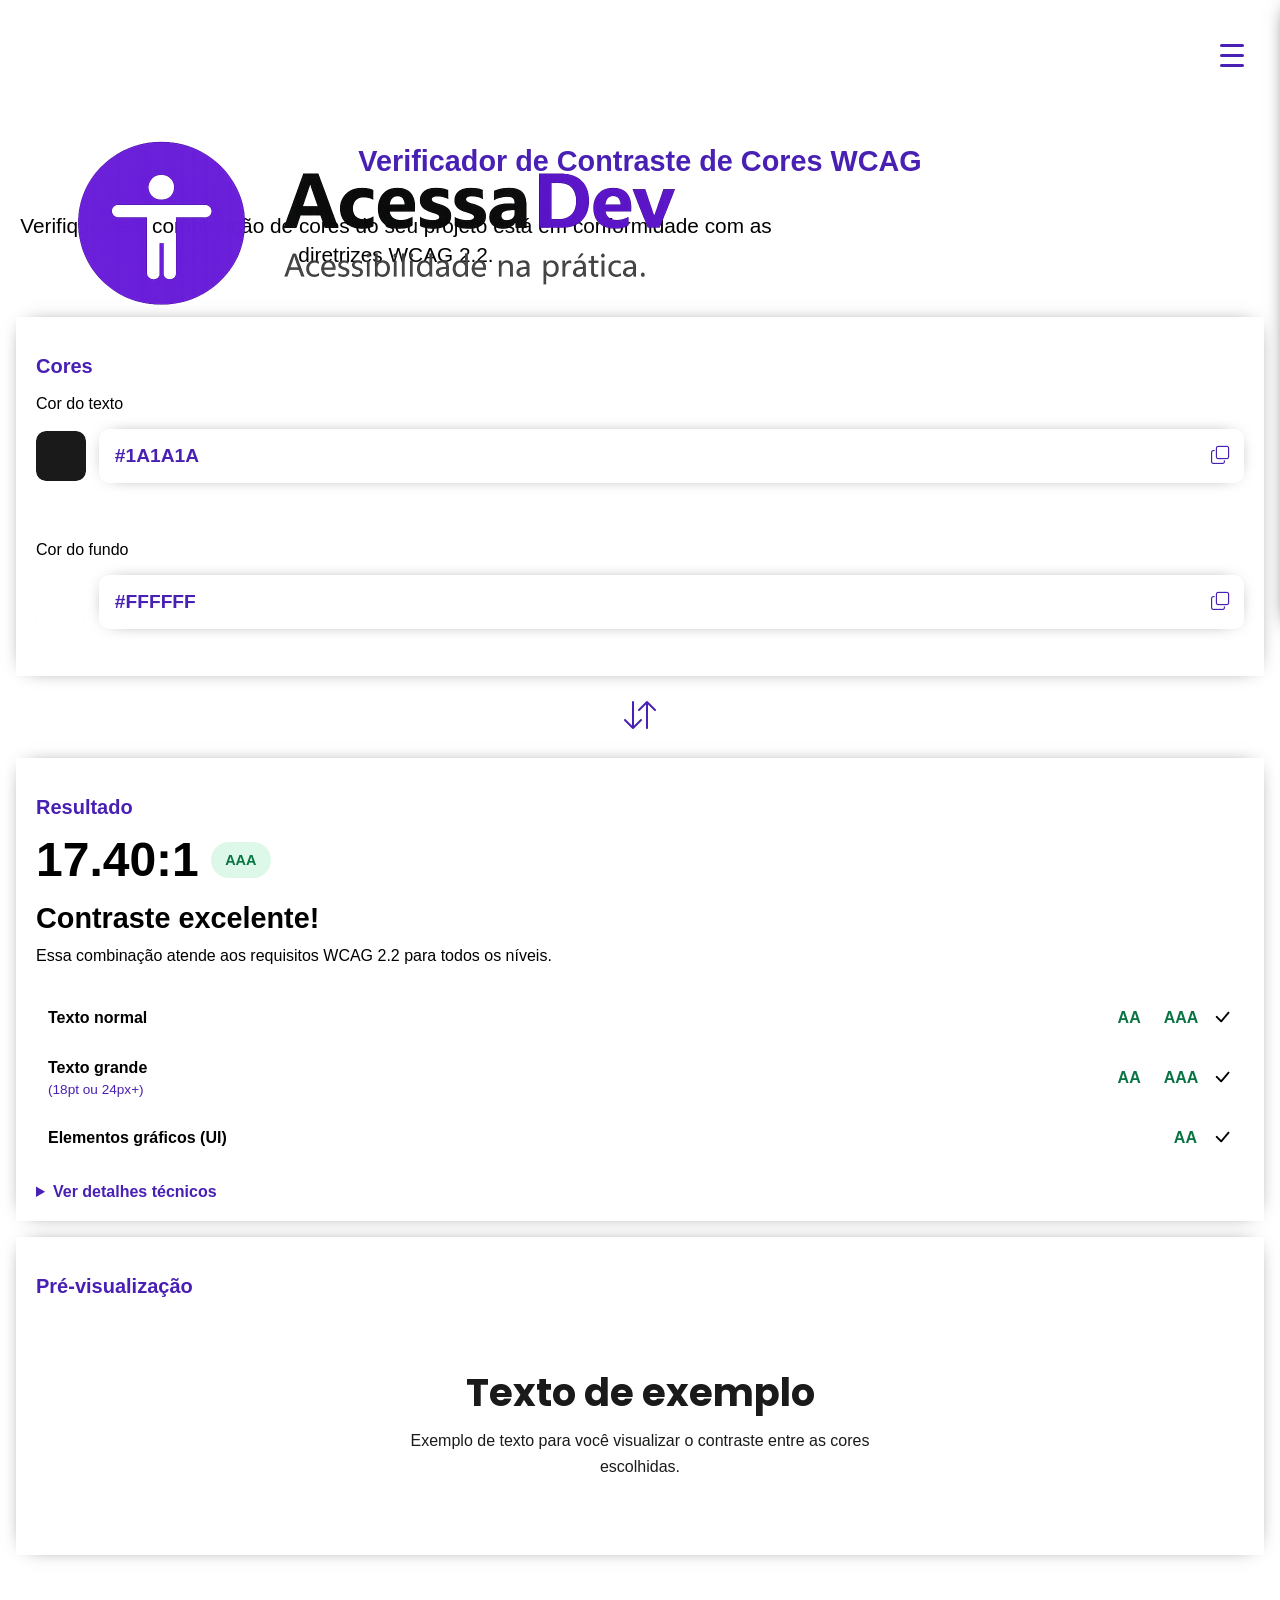
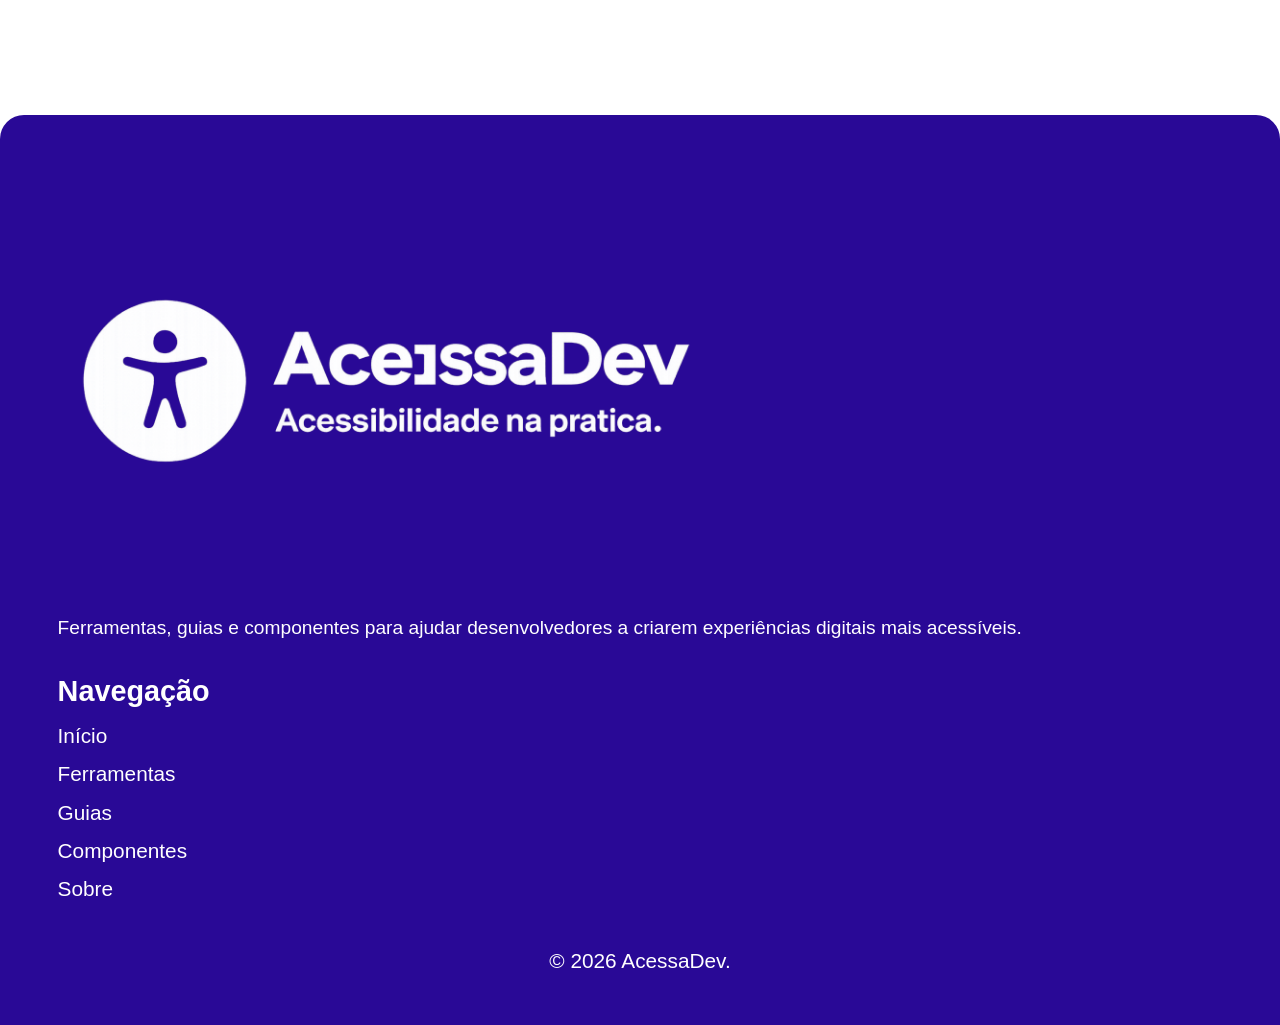
==== Contraste-ferramenta.html @ fbe2fd92 "Add files via upload" ====
<!DOCTYPE html>
<html lang="en">
<head>
    <meta charset="UTF-8">
    <meta name="viewport" content="width=device-width, initial-scale=1.0">
      <!-- Fontes -->
    <link rel="preconnect" href="https://fonts.googleapis.com">
    <link rel="preconnect" href="https://fonts.gstatic.com" crossorigin>
    <link href="https://fonts.googleapis.com/css2?family=Nunito:ital,wght@0,200..1000;1,200..1000&family=Poppins:ital,wght@0,100;0,200;0,300;0,400;0,500;0,600;0,700;0,800;0,900;1,100;1,200;1,300;1,400;1,500;1,600;1,700;1,800;1,900&display=swap" rel="stylesheet">
    
    <!-- Icones -->
    <link rel="stylesheet" href="https://cdn.jsdelivr.net/npm/bootstrap-icons@1.11.3/font/bootstrap-icons.min.css">
    <link rel="stylesheet" href="https://cdnjs.cloudflare.com/ajax/libs/font-awesome/6.5.0/css/all.min.css">
    
    <!-- CSS -->
    <link rel="stylesheet" href="Contraste-ferramenta.css">
    <title>Contraste-ferramenta</title>
</head>
<body>
    <header>
    <a href="./ferramentas.html" class="logo">
        <img src="/IMG/logo.png" alt="Logo do Acessa Dev">
    </a>
    <nav class="navbar" aria-label="Navegação principal">
        <button class="menu-toggle" 
                id="menu-toggle" 
                aria-expanded="false" 
                aria-controls="nav-list" 
                aria-label="Abrir menu hamburger">

            <span class="bar" aria-hidden="true"></span>
            <span class="bar" aria-hidden="true"></span>
            <span class="bar" aria-hidden="true"></span>
        </button>

        <ul class="nav-list" id="nav-list">
            <li><a href="./index.html">Início</a></li>
            <li><a href="./Guias.html">Guias</a></li>
            <li><a href="#">Ferramentas</a></li>
            <li><a href="#">Sobre</a></li>
        </ul>
    </nav>
</header>

<main>
    <section class="contrast-cool" aria-labelledby="contraste-titulo">
        <div class="container">
        <!-- ================================
             CABEÇALHO
        ================================= -->

        <h1 id="contraste-titulo">
            Verificador de Contraste
            de Cores WCAG
        </h1>
        <p>
            Verifique se a combinação de cores
            do seu projeto está em conformidade
            com as diretrizes WCAG 2.2.
        </p>


        <!-- ================================
             CONFIGURAÇÃO DAS CORES
        ================================= -->
        <section class="contrast-colors" aria-labelledby="colors-title">
            <h2 id="colors-title">
                Cores
            </h2>
            <div class="color-fields">
                <!-- COR DO TEXTO -->
                <div class="color-field">
                    <label for="text-color">
                        Cor do texto
                    </label>

                    <div class="color-control">
                        <input
                            type="color"
                            id="text-color"
                            value="#1A1A1A"
                            aria-label="Selecionar cor do texto">

                        <div class="hex-wrapper">
                            <label for="text-hex" class="sr-only">
                                Código hexadecimal
                                da cor do texto
                            </label>

                            <input
                                type="text"
                                id="text-hex"
                                value="#1A1A1A"
                                maxlength="7"
                                inputmode="text"
                                autocomplete="off"
                                spellcheck="false"
                                aria-describedby="text-error">

                            <button
                                type="button"
                                class="copy-button"
                                data-copy="text-hex"
                                aria-label="Copiar código da cor do texto">
                                <i class="bi bi-copy" aria-hidden="true"></i>
                            </button>
                        </div>
                    </div>
                    <span id="text-error" class="field-error" role="alert"></span>
                </div>

                <!-- COR DO FUNDO -->
                <div class="color-field">
                    <label for="background-color">
                        Cor do fundo
                    </label>

                    <div class="color-control">
                        <input
                            type="color"
                            id="background-color"
                            value="#FFFFFF"
                            aria-label="Selecionar cor do fundo">
                        <div class="hex-wrapper">

                            <label for="background-hex" class="sr-only">
                                Código hexadecimal
                                da cor do fundo
                            </label>

                            <input
                                type="text"
                                id="background-hex"
                                value="#FFFFFF"
                                maxlength="7"
                                inputmode="text"
                                autocomplete="off"
                                spellcheck="false"
                                aria-describedby="background-error">

                            <button
                                type="button"
                                class="copy-button"
                                data-copy="background-hex"
                                aria-label="Copiar código da cor do fundo">

                                <i class="bi bi-copy" aria-hidden="true"></i>
                            </button>
                        </div>
                    </div>
                    <span id="background-error" class="field-error" role="alert"></span>
                </div>
            </div>
        </section>


        <!-- ================================
             TROCAR CORES
        ================================= -->

        <button
            type="button"
            id="swap-colors"
            class="swap-button"
            aria-label="Trocar as cores do texto e do fundo">

            <i class="bi bi-arrow-down-up" aria-hidden="true"></i>

            <span class="sr-only">
                Trocar cores
            </span>
        </button>
        <!-- ================================
             RESULTADO
        ================================= -->

        <section class="contrast-result" aria-labelledby="result-title">
            <h2 id="result-title">
                Resultado
            </h2>

            <div class="contrast-score" aria-live="polite" aria-atomic="true">
                <strong id="contrast-ratio">
                    15.91:1
                </strong>

                <span id="contrast-level" class="level-badge">
                    AAA
                </span>
            </div>

            <h3 id="result-message">
                Contraste excelente!
            </h3>

            <p id="result-description">
                Essa combinação atende aos requisitos
                WCAG 2.2 para todos os níveis.
            </p>


            <!-- RESULTADOS WCAG -->
            <div class="wcag-results">

                <!-- TEXTO NORMAL -->
                <div class="wcag-row">
                    <span>
                        Texto normal
                    </span>

                    <div class="wcag-status">
                        <span id="normal-aa" class="status">
                            AA
                        </span>

                        <span id="normal-aaa" class="status">
                            AAA
                        </span>

                        <i id="normal-check" class="bi bi-check-lg" aria-hidden="true"></i>
                    </div>
                </div>

                <!-- TEXTO GRANDE -->
                <div class="wcag-row">
                    <span>
                        Texto grande
                        <small>
                            (18pt ou 24px+)
                        </small>
                    </span>

                    <div class="wcag-status">
                        <span id="large-aa" class="status">
                            AA
                        </span>

                        <span id="large-aaa" class="status">
                            AAA
                        </span>
                        <i id="large-check" class="bi bi-check-lg" aria-hidden="true"></i>
                    </div>
                </div>

                <!-- ELEMENTOS GRÁFICOS -->
                <div class="wcag-row">
                    <span>
                        Elementos gráficos (UI)
                    </span>

                    <div class="wcag-status">
                        <span id="ui-aa" class="status">
                            AA
                        </span>
                        <i id="ui-check" class="bi bi-check-lg"aria-hidden="true"></i>
                    </div>
                </div>
            </div>

            <!-- DETALHES TÉCNICOS -->
            <details class="technical-details">
                <summary>
                    Ver detalhes técnicos
                </summary>

                <div class="technical-content">
                    <p>
                        A razão de contraste é calculada
                        de acordo com o algoritmo definido
                        pela WCAG.
                    </p>

                    <p><strong>Texto normal:</strong>
                        mínimo de 4.5:1 para AA
                        e 7:1 para AAA.
                    </p>
                    <p><strong>Texto grande:</strong>
                        mínimo de 3:1 para AA
                        e 4.5:1 para AAA.
                    </p>
                    <p><strong>Elementos gráficos:</strong>
                        mínimo de 3:1.
                    </p>
                </div>
            </details>
        </section>

    <!-- ================================
        PRÉ-VISUALIZAÇÃO
    ================================= -->

        <section class="contrast-preview" aria-labelledby="preview-title">
            <h2 id="preview-title">
                Pré-visualização
            </h2>

            <div id="preview" class="preview-box">
                <h3>Texto de exemplo</h3>
                <p>Exemplo de texto para você visualizar
                    o contraste entre as cores escolhidas.
                </p>
            </div>
        </section>
    </div>
</section>
</main>

<footer class="footer">
    <div class="footer-logo">
        <img src="/IMG/logo-branco.png" alt="">
    </div>

    <div class="footer-descricao">
        <p> Ferramentas, guias e componentes para ajudar
            desenvolvedores a criarem experiências digitais
            mais acessíveis.
        </p>
    </div>

    <nav class="footer-nav" aria-label="Links do rodapé">
        <h3>Navegação</h3>
        <ul>
            <li><a href="#">Início</a></li>
            <li><a href="#">Ferramentas</a></li>
            <li><a href="#">Guias</a></li>
            <li><a href="#">Componentes</a></li>
            <li><a href="#">Sobre</a></li>
        </ul>
    </nav>

    <div class="footer-copy">
        <p>© 2026 AcessaDev.</p>
    </div>

</footer>
    <script src="/script.js"></script>
</body>
</html>
---- Contraste-ferramenta.css ----
:root {

    --background: #ffff;
    --botoes: #4920B4;
    --texto: #000;
    --text-secundário: #2f2e2e00;
}

@import url('https://fonts.googleapis.com/css2?family=Inter:wght@300;400;500;600;700&display=swap');

* {
    margin: 0;
    padding: 0;
    box-sizing: border-box;
    -webkit-tap-highlight-color: transparent;
}

html {
    scroll-behavior: smooth;
}

body{
    background-color: var(--background);
    font-family: "Inter", sans-serif;
}

.logo img{
    width: 60%;
    height: auto;
    display: block;
    position: fixed;
    top: -10px;
    left: 0;
    z-index: 5;
}

.navbar{
    display: flex;
    align-items: center;
    justify-content: space-around;
    flex-direction: column;
    position: fixed;
    top: 0;
    width: 100%;
    height: 100px;
    z-index: 4;
    background-color: var(--background)
}

.menu-toggle{
    width: 30px;
    height: 30px;
    border: none;
    background-color: transparent;
    cursor: pointer;
    position: fixed;
    top: 40px;
    right: 30px;
    z-index: 2;
    display: flex;
    flex-direction: column;
    justify-content: center;
    gap: 7px;
}

.menu-toggle::before {
    content: '';
    position: absolute;
    top: -10px;  
    bottom: -10px;
    left: -10px;  
    right: -10px; 
}

.menu-toggle:focus-visible{
    outline:3px solid #5B2EFF;
    outline-offset:6px;
    border-radius:16px;
}

.menu-toggle .bar{
    width: 80%;
    height: 3px;
    position: relative;
    border-radius: 3px;
    transition: all .5s ease-in-out;
    transform-origin: center;
    display: block;
    background-color: var(--botoes);
}

.menu-toggle.active .bar:nth-child(1){
    transform: translateY(9px) rotate(45deg);
}
.menu-toggle.active .bar:nth-child(2){
    opacity: 0;
}
.menu-toggle.active .bar:nth-child(3){
    transform: translateY(-11px) rotate(-45deg);
}

.nav-list{
    position: absolute;
    top: 0;
    right: 0;
    width: 45%;
    height: 70dvh;
    list-style-type: none;
    background-color: var(--background);
    transform: translateX(100%);
    transition: transform 1s ease-in-out;
    z-index: 1;
    box-shadow: 0 0 20px -10px black;
    border-radius: 10px;
}

.nav-list.active{
    transform: translateX(0); 
}

.nav-list li{
    margin: 20px;
    padding-top: 60px;
}

.nav-list a{
    text-decoration: none;
    font-size: 1.3rem;
}

.nav-list a:focus-visible{
     outline:3px solid #5B2EFF;
    outline-offset:6px;
    border-radius:16px;
}



/* =========================================
   CONTAINER
========================================= */

.contrast-cool {
    padding: 5rem 1rem 4rem;
}

.container {
    width: 100%;
}

/* =========================================
   CABEÇALHO
========================================= */

.contrast-cool h1 {
    margin: 4rem 0 2rem;
    color: var(--botoes);
    font-size: 1.8rem;
    line-height: 1.2;
    text-align: center;
}

.container > p {
    max-width: 760px;
    margin: 0 0 3rem;
    color: var(--texto);
    font-size: 1.3rem;
    line-height: 1.4;
    text-align:center;
}


/* =========================================
   CARDS PRINCIPAIS
========================================= */

.contrast-colors,
.contrast-result,
.contrast-preview {
    margin-bottom: 1rem;
    padding: 1.25rem;
    box-shadow: 0 0 20px -12px var(--texto);
    background: var(--branco);
}

.contrast-colors h2,
.contrast-result h2,
.contrast-preview h2 {
    margin: 1rem 0;
    font-size: 1.25rem;
    line-height: 1.3;
    color: var(--botoes);
}

/* =========================================
   CAMPOS DE CORES
========================================= */

.color-field {
    margin-bottom: 2rem;
}

.color-field:last-child {
    margin-bottom: 0;
}

.color-field > label {
    display: block;
    margin-bottom: 1rem;
    font-weight: 500;
}

.color-control {
    display: flex;
    align-items: center;
    gap: .80rem;
    color: #290996;
}

/* =========================================
   COLOR PICKER
========================================= */

.color-control input[type="color"] {
    width: 50px;
    height: 50px;
    padding: 0;
    border-radius: 10px;
    cursor: pointer;
    border: none;
    overflow: hidden;
}

.color-control input[type="color"]:focus-visible {
    outline: 3px solid var(--roxo);
    outline-offset: 3px;
}

.color-control input[type="color"]::-webkit-color-swatch-wrapper {
    padding: 0;
}

.color-control input[type="color"]::-webkit-color-swatch {
    border: 0;
    border-radius: 9px;
}


/* =========================================
   HEX
========================================= */

.hex-wrapper {
    min-width: 0;
    flex: 1;
    display: flex;
    align-items: center;
    border: none;
    box-shadow: 0 0 20px -12px var(--texto);
    border-radius: 10px;
    overflow: hidden;
    background: #FFFFFF;
}

.hex-wrapper:focus-visible{
     outline: 3px solid var(--roxo);
    outline-offset: 3px;
}

.hex-wrapper input[type="text"] {
    width: 100%;
    min-width: 0;
    padding: 1rem;
    border: 0;
    outline: 0;
    background: transparent;
    color: var(--botoes);
    font-size: 1.2rem;
    font-weight: 700;
}

.copy-button {
    width: 48px;
    height: 48px;
    flex-shrink: 0;
    display: grid;
    place-items: center;
    border: 0;
    background: transparent;
    color: var(--botoes);
    cursor: pointer;
    font-size: 1.15rem;
}

.copy-button:focus-visible {
    outline: 3px solid var(--botoes);
    outline-offset: -3px;
}

/* =========================================
   MENSAGENS DE ERRO
========================================= */

.field-error {
    display: block;
    min-height: 1.25rem;
    margin-top: .4rem;
    color: red;
    font-size: .8rem;
}

/* =========================================
   TROCAR CORES
========================================= */
.swap-button {
    width: 100%;
    min-height: 50px;
    display: flex;
    align-items: center;
    justify-content: center;
    margin: 1rem auto;
    background: var(--background);
    color: var(--botoes);
    cursor: pointer;
    font-size: 2rem;
    border: none;
}

.swap-button:focus-visible {
    outline: 3px solid var(--botoes);
    outline-offset: 3px;
}

/* =========================================
   RESULTADO
========================================= */
.contrast-score {
    display: flex;
    align-items: center;
    flex-wrap: wrap;
    gap: .75rem;
    margin-bottom: 1rem;
}

.contrast-score strong {
    color: var(--texto);
    font-size: 3rem;
    line-height: 1;
    font-weight: bold;
}

.level-badge {
    display: inline-flex;
    align-items: center;
    justify-content: center;
    min-height: 36px;
    padding: .35rem .9rem;
    border-radius: 999px;
    background: var(--sucesso-bg);
    color: var(--sucesso);
    font-size: .9rem;
    font-weight: 800;
}


/* =========================================
   MENSAGEM
========================================= */

.contrast-result h3 {
    margin: .75rem 0 .4rem;
    font-size: 1.8rem;
    line-height: 1.3;
}

.contrast-result > p {
    margin: 0 0 1.25rem;
    color: var(--texto);
    line-height: 1.6;
}


/* =========================================
   RESULTADOS WCAG
========================================= */

.wcag-row {
    display: flex;
    align-items: center;
    justify-content: space-between;
    gap: 3rem;
    min-height: 58px;
    padding: .75rem;
    font-size: 1rem;
    font-weight: 700;

}

.wcag-row small {
    display: block;
    margin-top: .3rem;
    color: var(--botoes);
    font-size: .85rem;
    font-weight: 400;
}

.wcag-status {
    display: flex;
    align-items: center;
    gap: .35rem;
    flex-shrink: 0;
}

.status {
    display: inline-flex;
    align-items: center;
    justify-content: center;
    min-width: 42px;
    min-height: 30px;
    padding: .25rem .5rem;
    border-radius: 7px;
    background: var(--erro-bg);
    color: var(--erro);
    font-size: .75rem;
    font-weight: 800;
}

.status.passed {
    background: var(--background);
    color: #087443;
    font-size: 1rem;
}

.status.failed {
    background: var(--erro-bg);
    color: var(--erro);
}

.wcag-status i {
    color: var(--sucesso);

    font-size: 1.25rem;
}

/* =========================================
   DETALHES TÉCNICOS
========================================= */

.technical-details {
    margin-top: 1rem;
}

.technical-details summary {
    color: var(--botoes);
    cursor: pointer;
    font-weight: 700;
}

.technical-details summary:focus-visible {
    outline: 3px solid var(--roxo);
    outline-offset: 4px;
    border-radius: 4px;
}

.technical-content {
    padding-top: 1rem;
    color: var(--texto-secundario);
    font-size: .9rem;
    line-height: 1.6;
}

.technical-content p {
    margin: 0 0 .75rem;
}

.technical-content p:last-child {
    margin-bottom: 0;
}


/* =========================================
   PRÉ-VISUALIZAÇÃO
========================================= */

.preview-box {
    min-height: 220px;
    display: flex;
    flex-direction: column;
    align-items: center;
    justify-content: center;
    padding: 2rem;
    border: 1px solid var(--borda);
    border-radius: 12px;
    text-align: center;
    transition:
        background-color .2s ease,
        color .2s ease;
}

.preview-box h3 {
    margin: 0 0 .75rem;
    font-family: "Poppins", sans-serif;
    font-size: clamp(1.7rem, 7vw, 2.4rem);
    line-height: 1.2;
}

.preview-box p {
    max-width: 520px;
    margin: 0;
    font-size: 1rem;
    line-height: 1.6;
}


/* FOOOTER */
.footer{
    background-color: #290996;
    color: #fff;
    padding: 2rem 1.6rem;
    border-radius: 24px 24px 0 0;
    margin-top: 5rem;
}

.footer-logo img{
    width: 60%;
    margin-left: .3rem;
}

.footer-descricao p{
    font-size: 1.2rem;
    margin-left: 2rem;
    line-height: 1.7;
    margin-top: -30px;
    margin-bottom: 30px;
}

.footer-nav{
    margin-bottom: 3rem;
}

.footer-nav h3{
    margin-bottom: 1rem;
    font-size: 1.8rem;
    font-weight: 700;
    margin-left: 2rem;
}

.footer-nav ul{
    list-style-type: none;
}

.footer-nav li{
    margin-bottom: .9rem;
    margin-left: 2rem;
}

.footer-nav a{
    font-size: 1.3rem;
    color: var(--background);
    text-decoration: none;
    cursor: pointer;
}

.footer-nav a:focus-visible{
    outline: 2px solid #FFFFFF;
    outline-offset: 4px;
    border-radius: 4px;
}

.footer-copy{
    text-align: center;
    font-size: 1.3rem;
    margin-bottom: 20px;
}
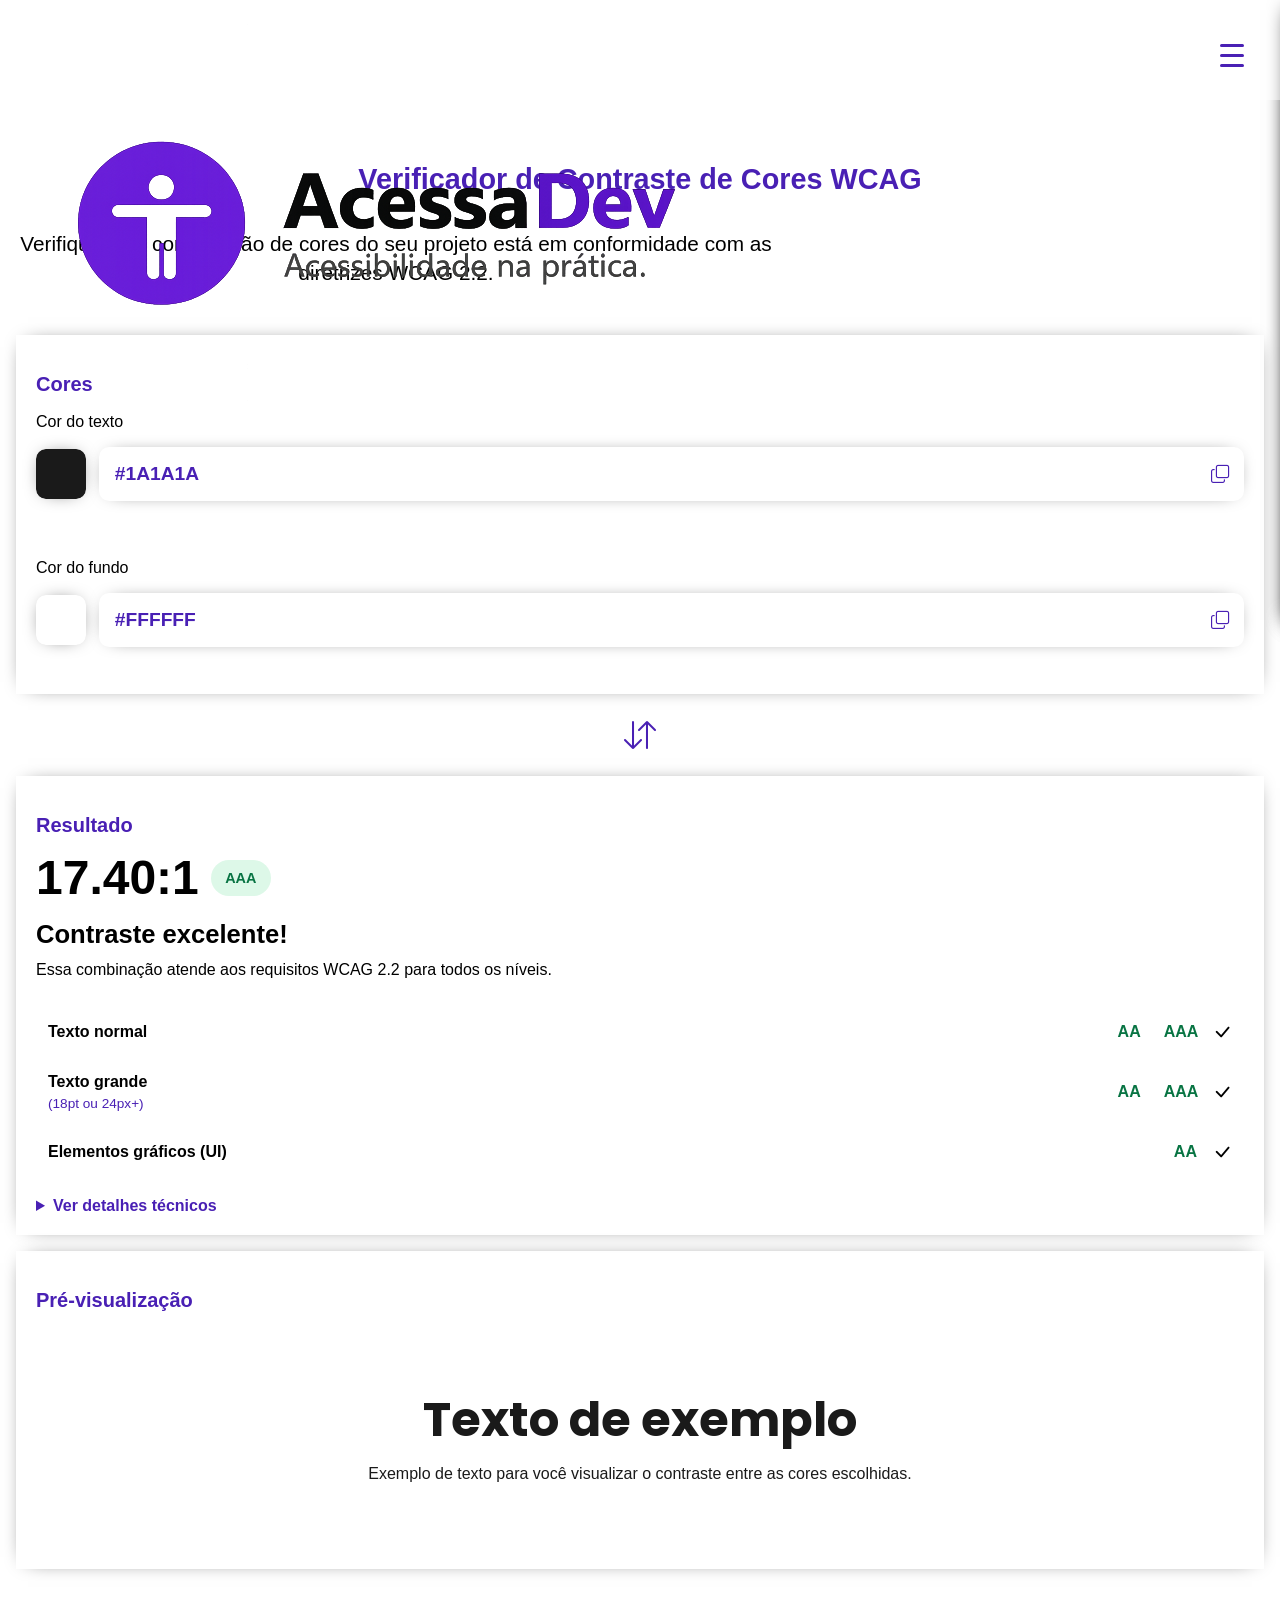
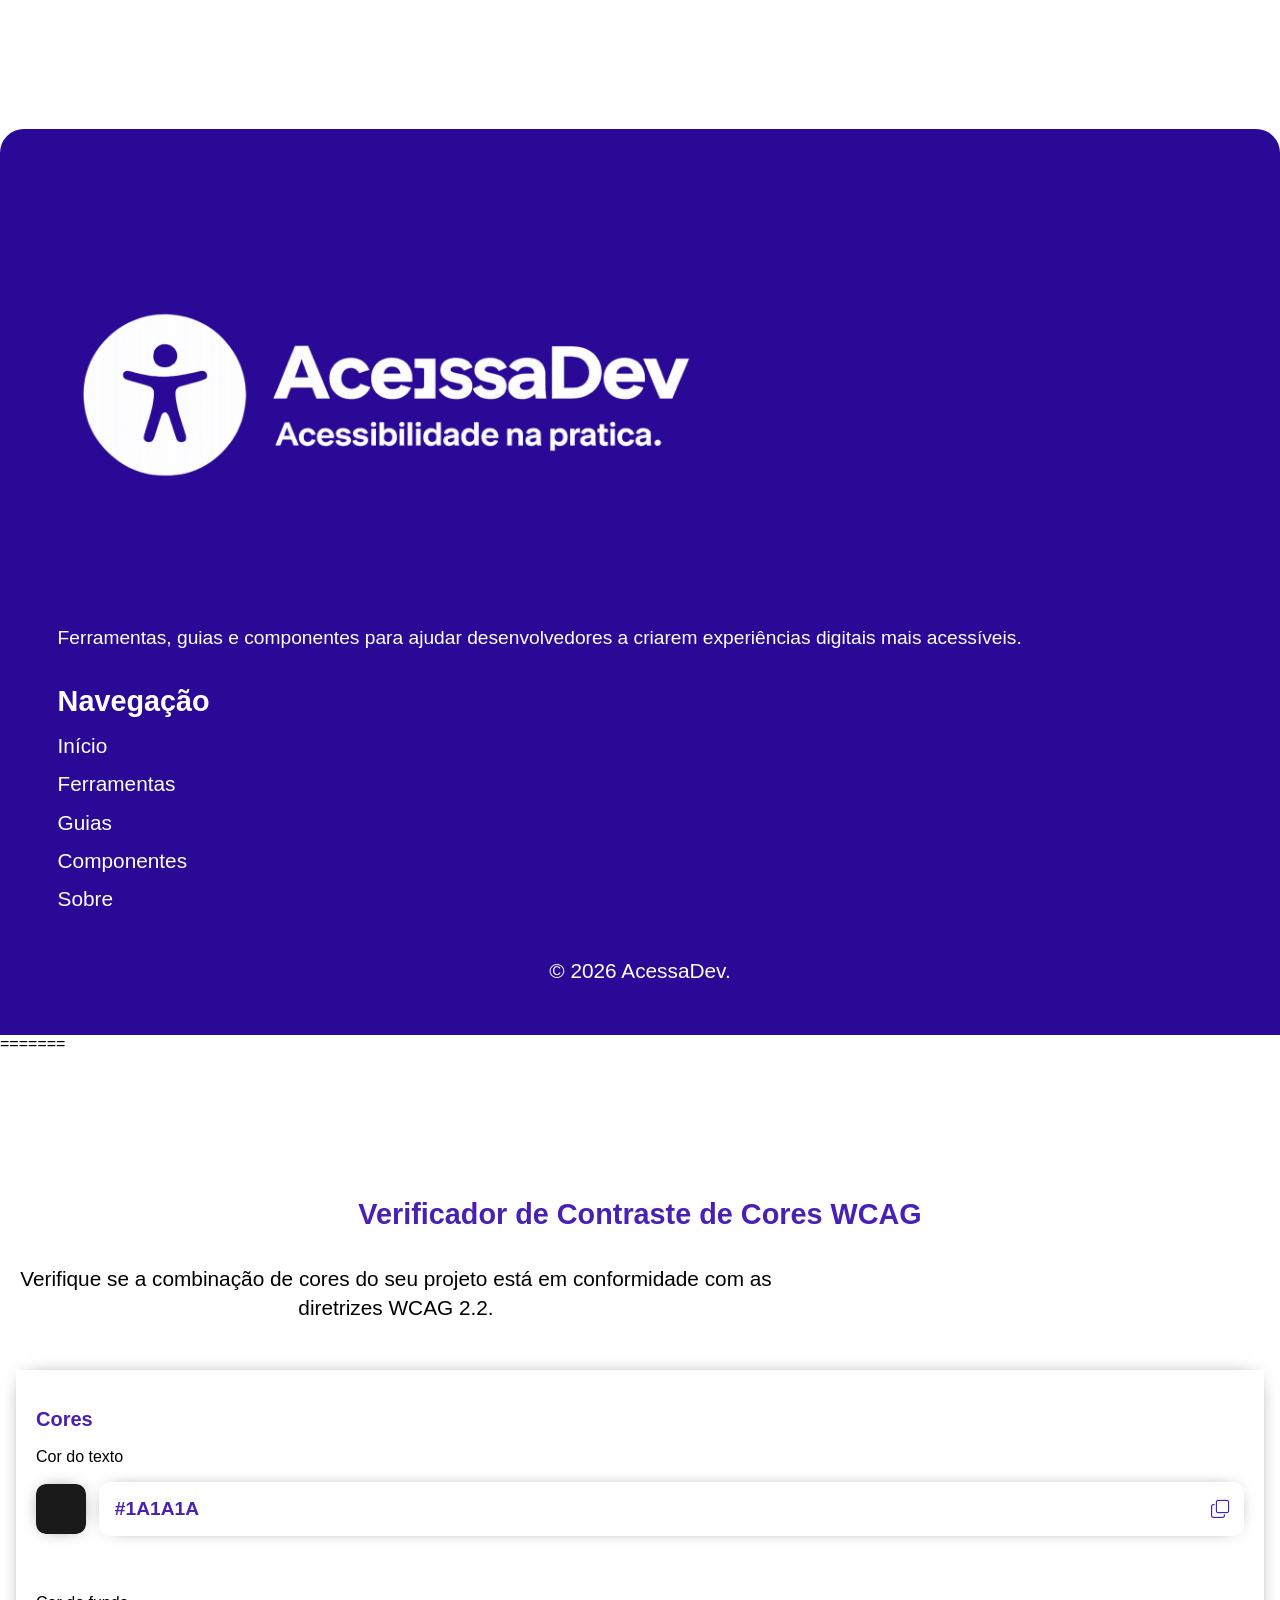
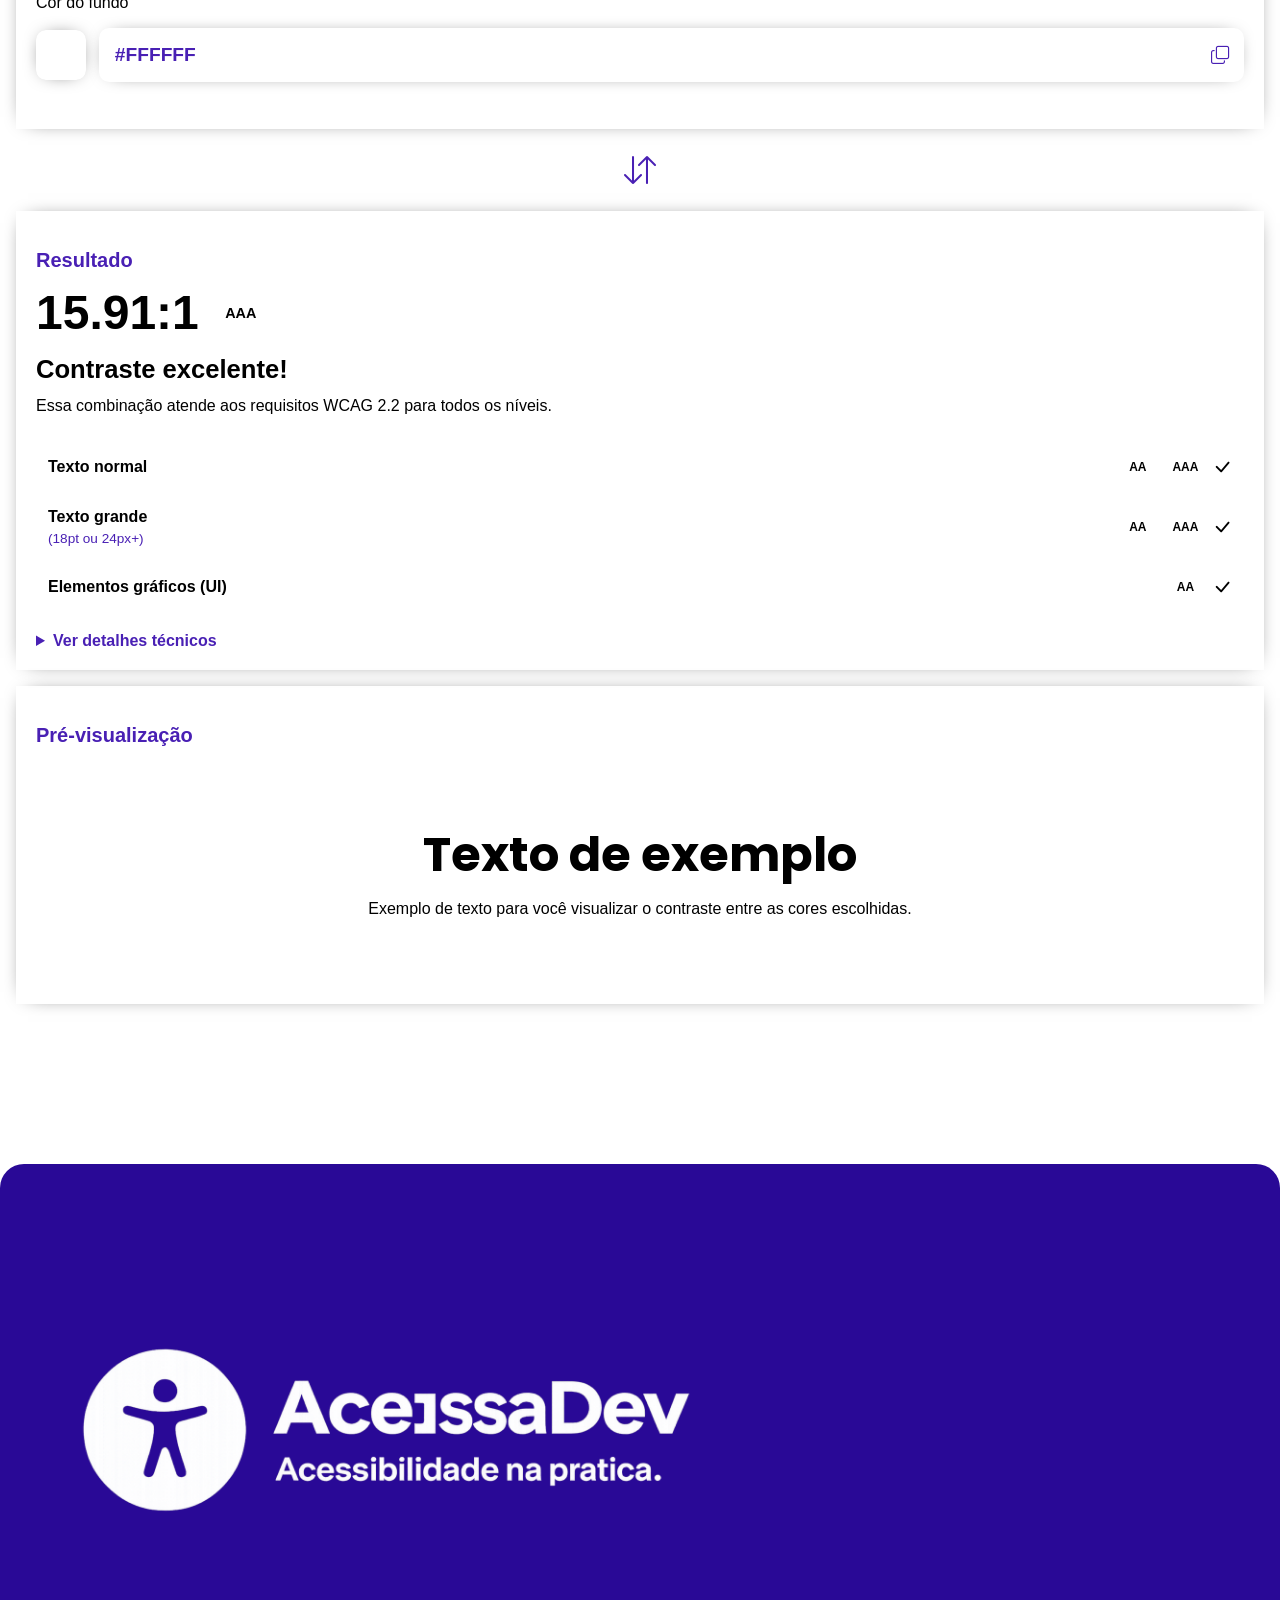
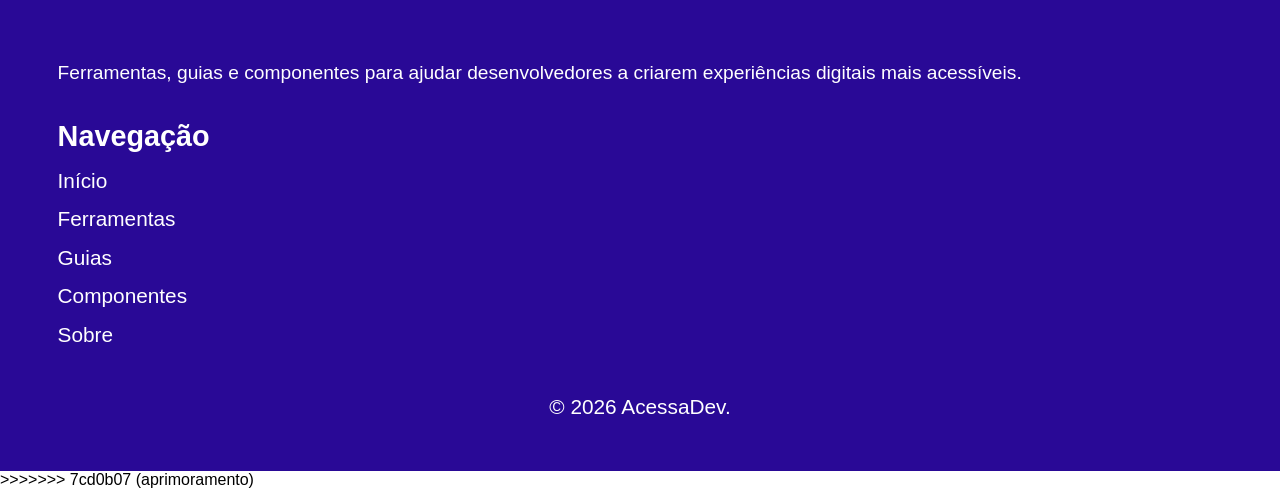
==== commit 47237acf: "Add files via upload" ====
--- a/Contraste-ferramenta.html
+++ b/Contraste-ferramenta.html
@@ -1,3 +1,4 @@
+<<<<<<< HEAD
 <!DOCTYPE html>
 <html lang="en">
 <head>
@@ -335,4 +336,343 @@
 </footer>
     <script src="/script.js"></script>
 </body>
+=======
+<!DOCTYPE html>
+<html lang="en">
+<head>
+    <meta charset="UTF-8">
+    <meta name="viewport" content="width=device-width, initial-scale=1.0">
+      <!-- Fontes -->
+    <link rel="preconnect" href="https://fonts.googleapis.com">
+    <link rel="preconnect" href="https://fonts.gstatic.com" crossorigin>
+    <link href="https://fonts.googleapis.com/css2?family=Nunito:ital,wght@0,200..1000;1,200..1000&family=Poppins:ital,wght@0,100;0,200;0,300;0,400;0,500;0,600;0,700;0,800;0,900;1,100;1,200;1,300;1,400;1,500;1,600;1,700;1,800;1,900&display=swap" rel="stylesheet">
+    
+    <!-- Icones -->
+    <link rel="stylesheet" href="https://cdn.jsdelivr.net/npm/bootstrap-icons@1.11.3/font/bootstrap-icons.min.css">
+    <link rel="stylesheet" href="https://cdnjs.cloudflare.com/ajax/libs/font-awesome/6.5.0/css/all.min.css">
+    
+    <!-- CSS -->
+    <link rel="stylesheet" href="Contraste-ferramenta.css">
+    <title>Contraste-ferramenta</title>
+</head>
+<body>
+    <header>
+    <a href="./ferramentas.html" class="logo">
+        <img src="/IMG/logo.png" alt="Logo do Acessa Dev">
+    </a>
+    <nav class="navbar" aria-label="Navegação principal">
+        <button class="menu-toggle" 
+                id="menu-toggle" 
+                aria-expanded="false" 
+                aria-controls="nav-list" 
+                aria-label="Abrir menu hamburger">
+
+            <span class="bar" aria-hidden="true"></span>
+            <span class="bar" aria-hidden="true"></span>
+            <span class="bar" aria-hidden="true"></span>
+        </button>
+
+        <ul class="nav-list" id="nav-list">
+            <li><a href="./index.html">Início</a></li>
+            <li><a href="./Guias.html">Guias</a></li>
+            <li><a href="#">Ferramentas</a></li>
+            <li><a href="#">Sobre</a></li>
+        </ul>
+    </nav>
+</header>
+
+<main>
+    <section class="contrast-cool" aria-labelledby="contraste-titulo">
+        <div class="container">
+        <!-- ================================
+             CABEÇALHO
+        ================================= -->
+
+        <h1 id="contraste-titulo">
+            Verificador de Contraste
+            de Cores WCAG
+        </h1>
+        <p>
+            Verifique se a combinação de cores
+            do seu projeto está em conformidade
+            com as diretrizes WCAG 2.2.
+        </p>
+
+
+        <!-- ================================
+             CONFIGURAÇÃO DAS CORES
+        ================================= -->
+        <section class="contrast-colors" aria-labelledby="colors-title">
+            <h2 id="colors-title">
+                Cores
+            </h2>
+            <div class="color-fields">
+                <!-- COR DO TEXTO -->
+                <div class="color-field">
+                    <label for="text-color">
+                        Cor do texto
+                    </label>
+
+                    <div class="color-control">
+                        <input
+                            type="color"
+                            id="text-color"
+                            value="#1A1A1A"
+                            aria-label="Selecionar cor do texto">
+
+                        <div class="hex-wrapper">
+                            <label for="text-hex" class="sr-only">
+                                Código hexadecimal
+                                da cor do texto
+                            </label>
+
+                            <input
+                                type="text"
+                                id="text-hex"
+                                value="#1A1A1A"
+                                maxlength="7"
+                                inputmode="text"
+                                autocomplete="off"
+                                spellcheck="false"
+                                aria-describedby="text-error">
+
+                            <button
+                                type="button"
+                                class="copy-button"
+                                data-copy="text-hex"
+                                aria-label="Copiar código da cor do texto">
+                                <i class="bi bi-copy" aria-hidden="true"></i>
+                            </button>
+                        </div>
+                    </div>
+                    <span id="text-error" class="field-error" role="alert"></span>
+                </div>
+
+                <!-- COR DO FUNDO -->
+                <div class="color-field">
+                    <label for="background-color">
+                        Cor do fundo
+                    </label>
+
+                    <div class="color-control">
+                        <input
+                            type="color"
+                            id="background-color"
+                            value="#FFFFFF"
+                            aria-label="Selecionar cor do fundo">
+                        <div class="hex-wrapper">
+
+                            <label for="background-hex" class="sr-only">
+                                Código hexadecimal
+                                da cor do fundo
+                            </label>
+
+                            <input
+                                type="text"
+                                id="background-hex"
+                                value="#FFFFFF"
+                                maxlength="7"
+                                inputmode="text"
+                                autocomplete="off"
+                                spellcheck="false"
+                                aria-describedby="background-error">
+
+                            <button
+                                type="button"
+                                class="copy-button"
+                                data-copy="background-hex"
+                                aria-label="Copiar código da cor do fundo">
+
+                                <i class="bi bi-copy" aria-hidden="true"></i>
+                            </button>
+                        </div>
+                    </div>
+                    <span id="background-error" class="field-error" role="alert"></span>
+                </div>
+            </div>
+        </section>
+
+
+        <!-- ================================
+             TROCAR CORES
+        ================================= -->
+
+        <button
+            type="button"
+            id="swap-colors"
+            class="swap-button"
+            aria-label="Trocar as cores do texto e do fundo">
+
+            <i class="bi bi-arrow-down-up" aria-hidden="true"></i>
+
+            <span class="sr-only">
+                Trocar cores
+            </span>
+        </button>
+        <!-- ================================
+             RESULTADO
+        ================================= -->
+
+        <section class="contrast-result" aria-labelledby="result-title">
+            <h2 id="result-title">
+                Resultado
+            </h2>
+
+            <div class="contrast-score" aria-live="polite" aria-atomic="true">
+                <strong id="contrast-ratio">
+                    15.91:1
+                </strong>
+
+                <span id="contrast-level" class="level-badge">
+                    AAA
+                </span>
+            </div>
+
+            <h3 id="result-message">
+                Contraste excelente!
+            </h3>
+
+            <p id="result-description">
+                Essa combinação atende aos requisitos
+                WCAG 2.2 para todos os níveis.
+            </p>
+
+
+            <!-- RESULTADOS WCAG -->
+            <div class="wcag-results">
+
+                <!-- TEXTO NORMAL -->
+                <div class="wcag-row">
+                    <span>
+                        Texto normal
+                    </span>
+
+                    <div class="wcag-status">
+                        <span id="normal-aa" class="status">
+                            AA
+                        </span>
+
+                        <span id="normal-aaa" class="status">
+                            AAA
+                        </span>
+
+                        <i id="normal-check" class="bi bi-check-lg" aria-hidden="true"></i>
+                    </div>
+                </div>
+
+                <!-- TEXTO GRANDE -->
+                <div class="wcag-row">
+                    <span>
+                        Texto grande
+                        <small>
+                            (18pt ou 24px+)
+                        </small>
+                    </span>
+
+                    <div class="wcag-status">
+                        <span id="large-aa" class="status">
+                            AA
+                        </span>
+
+                        <span id="large-aaa" class="status">
+                            AAA
+                        </span>
+                        <i id="large-check" class="bi bi-check-lg" aria-hidden="true"></i>
+                    </div>
+                </div>
+
+                <!-- ELEMENTOS GRÁFICOS -->
+                <div class="wcag-row">
+                    <span>
+                        Elementos gráficos (UI)
+                    </span>
+
+                    <div class="wcag-status">
+                        <span id="ui-aa" class="status">
+                            AA
+                        </span>
+                        <i id="ui-check" class="bi bi-check-lg"aria-hidden="true"></i>
+                    </div>
+                </div>
+            </div>
+
+            <!-- DETALHES TÉCNICOS -->
+            <details class="technical-details">
+                <summary>
+                    Ver detalhes técnicos
+                </summary>
+
+                <div class="technical-content">
+                    <p>
+                        A razão de contraste é calculada
+                        de acordo com o algoritmo definido
+                        pela WCAG.
+                    </p>
+
+                    <p><strong>Texto normal:</strong>
+                        mínimo de 4.5:1 para AA
+                        e 7:1 para AAA.
+                    </p>
+                    <p><strong>Texto grande:</strong>
+                        mínimo de 3:1 para AA
+                        e 4.5:1 para AAA.
+                    </p>
+                    <p><strong>Elementos gráficos:</strong>
+                        mínimo de 3:1.
+                    </p>
+                </div>
+            </details>
+        </section>
+
+    <!-- ================================
+        PRÉ-VISUALIZAÇÃO
+    ================================= -->
+
+        <section class="contrast-preview" aria-labelledby="preview-title">
+            <h2 id="preview-title">
+                Pré-visualização
+            </h2>
+
+            <div id="preview" class="preview-box">
+                <h3>Texto de exemplo</h3>
+                <p>Exemplo de texto para você visualizar
+                    o contraste entre as cores escolhidas.
+                </p>
+            </div>
+        </section>
+    </div>
+</section>
+</main>
+
+<footer class="footer">
+    <div class="footer-logo">
+        <img src="/IMG/logo-branco.png" alt="">
+    </div>
+
+    <div class="footer-descricao">
+        <p> Ferramentas, guias e componentes para ajudar
+            desenvolvedores a criarem experiências digitais
+            mais acessíveis.
+        </p>
+    </div>
+
+    <nav class="footer-nav" aria-label="Links do rodapé">
+        <h3>Navegação</h3>
+        <ul>
+            <li><a href="#">Início</a></li>
+            <li><a href="#">Ferramentas</a></li>
+            <li><a href="#">Guias</a></li>
+            <li><a href="#">Componentes</a></li>
+            <li><a href="#">Sobre</a></li>
+        </ul>
+    </nav>
+
+    <div class="footer-copy">
+        <p>© 2026 AcessaDev.</p>
+    </div>
+
+</footer>
+    <script src="script.js"></script>
+</body>
+>>>>>>> 7cd0b07 (aprimoramento)
 </html>
--- a/Contraste-ferramenta.css
+++ b/Contraste-ferramenta.css
@@ -1,574 +1,572 @@
-:root {
-
-    --background: #ffff;
-    --botoes: #4920B4;
-    --texto: #000;
-    --text-secundário: #2f2e2e00;
-}
-
-@import url('https://fonts.googleapis.com/css2?family=Inter:wght@300;400;500;600;700&display=swap');
-
-* {
-    margin: 0;
-    padding: 0;
-    box-sizing: border-box;
-    -webkit-tap-highlight-color: transparent;
-}
-
-html {
-    scroll-behavior: smooth;
-}
-
-body{
-    background-color: var(--background);
-    font-family: "Inter", sans-serif;
-}
-
-.logo img{
-    width: 60%;
-    height: auto;
-    display: block;
-    position: fixed;
-    top: -10px;
-    left: 0;
-    z-index: 5;
-}
-
-.navbar{
-    display: flex;
-    align-items: center;
-    justify-content: space-around;
-    flex-direction: column;
-    position: fixed;
-    top: 0;
-    width: 100%;
-    height: 100px;
-    z-index: 4;
-    background-color: var(--background)
-}
-
-.menu-toggle{
-    width: 30px;
-    height: 30px;
-    border: none;
-    background-color: transparent;
-    cursor: pointer;
-    position: fixed;
-    top: 40px;
-    right: 30px;
-    z-index: 2;
-    display: flex;
-    flex-direction: column;
-    justify-content: center;
-    gap: 7px;
-}
-
-.menu-toggle::before {
-    content: '';
-    position: absolute;
-    top: -10px;  
-    bottom: -10px;
-    left: -10px;  
-    right: -10px; 
-}
-
-.menu-toggle:focus-visible{
-    outline:3px solid #5B2EFF;
-    outline-offset:6px;
-    border-radius:16px;
-}
-
-.menu-toggle .bar{
-    width: 80%;
-    height: 3px;
-    position: relative;
-    border-radius: 3px;
-    transition: all .5s ease-in-out;
-    transform-origin: center;
-    display: block;
-    background-color: var(--botoes);
-}
-
-.menu-toggle.active .bar:nth-child(1){
-    transform: translateY(9px) rotate(45deg);
-}
-.menu-toggle.active .bar:nth-child(2){
-    opacity: 0;
-}
-.menu-toggle.active .bar:nth-child(3){
-    transform: translateY(-11px) rotate(-45deg);
-}
-
-.nav-list{
-    position: absolute;
-    top: 0;
-    right: 0;
-    width: 45%;
-    height: 70dvh;
-    list-style-type: none;
-    background-color: var(--background);
-    transform: translateX(100%);
-    transition: transform 1s ease-in-out;
-    z-index: 1;
-    box-shadow: 0 0 20px -10px black;
-    border-radius: 10px;
-}
-
-.nav-list.active{
-    transform: translateX(0); 
-}
-
-.nav-list li{
-    margin: 20px;
-    padding-top: 60px;
-}
-
-.nav-list a{
-    text-decoration: none;
-    font-size: 1.3rem;
-}
-
-.nav-list a:focus-visible{
-     outline:3px solid #5B2EFF;
-    outline-offset:6px;
-    border-radius:16px;
-}
-
-
-
-/* =========================================
-   CONTAINER
-========================================= */
-
-.contrast-cool {
-    padding: 5rem 1rem 4rem;
-}
-
-.container {
-    width: 100%;
-}
-
-/* =========================================
-   CABEÇALHO
-========================================= */
-
-.contrast-cool h1 {
-    margin: 4rem 0 2rem;
-    color: var(--botoes);
-    font-size: 1.8rem;
-    line-height: 1.2;
-    text-align: center;
-}
-
-.container > p {
-    max-width: 760px;
-    margin: 0 0 3rem;
-    color: var(--texto);
-    font-size: 1.3rem;
-    line-height: 1.4;
-    text-align:center;
-}
-
-
-/* =========================================
-   CARDS PRINCIPAIS
-========================================= */
-
-.contrast-colors,
-.contrast-result,
-.contrast-preview {
-    margin-bottom: 1rem;
-    padding: 1.25rem;
-    box-shadow: 0 0 20px -12px var(--texto);
-    background: var(--branco);
-}
-
-.contrast-colors h2,
-.contrast-result h2,
-.contrast-preview h2 {
-    margin: 1rem 0;
-    font-size: 1.25rem;
-    line-height: 1.3;
-    color: var(--botoes);
-}
-
-/* =========================================
-   CAMPOS DE CORES
-========================================= */
-
-.color-field {
-    margin-bottom: 2rem;
-}
-
-.color-field:last-child {
-    margin-bottom: 0;
-}
-
-.color-field > label {
-    display: block;
-    margin-bottom: 1rem;
-    font-weight: 500;
-}
-
-.color-control {
-    display: flex;
-    align-items: center;
-    gap: .80rem;
-    color: #290996;
-}
-
-/* =========================================
-   COLOR PICKER
-========================================= */
-
-.color-control input[type="color"] {
-    width: 50px;
-    height: 50px;
-    padding: 0;
-    border-radius: 10px;
-    cursor: pointer;
-    border: none;
-    overflow: hidden;
-}
-
-.color-control input[type="color"]:focus-visible {
-    outline: 3px solid var(--roxo);
-    outline-offset: 3px;
-}
-
-.color-control input[type="color"]::-webkit-color-swatch-wrapper {
-    padding: 0;
-}
-
-.color-control input[type="color"]::-webkit-color-swatch {
-    border: 0;
-    border-radius: 9px;
-}
-
-
-/* =========================================
-   HEX
-========================================= */
-
-.hex-wrapper {
-    min-width: 0;
-    flex: 1;
-    display: flex;
-    align-items: center;
-    border: none;
-    box-shadow: 0 0 20px -12px var(--texto);
-    border-radius: 10px;
-    overflow: hidden;
-    background: #FFFFFF;
-}
-
-.hex-wrapper:focus-visible{
-     outline: 3px solid var(--roxo);
-    outline-offset: 3px;
-}
-
-.hex-wrapper input[type="text"] {
-    width: 100%;
-    min-width: 0;
-    padding: 1rem;
-    border: 0;
-    outline: 0;
-    background: transparent;
-    color: var(--botoes);
-    font-size: 1.2rem;
-    font-weight: 700;
-}
-
-.copy-button {
-    width: 48px;
-    height: 48px;
-    flex-shrink: 0;
-    display: grid;
-    place-items: center;
-    border: 0;
-    background: transparent;
-    color: var(--botoes);
-    cursor: pointer;
-    font-size: 1.15rem;
-}
-
-.copy-button:focus-visible {
-    outline: 3px solid var(--botoes);
-    outline-offset: -3px;
-}
-
-/* =========================================
-   MENSAGENS DE ERRO
-========================================= */
-
-.field-error {
-    display: block;
-    min-height: 1.25rem;
-    margin-top: .4rem;
-    color: red;
-    font-size: .8rem;
-}
-
-/* =========================================
-   TROCAR CORES
-========================================= */
-.swap-button {
-    width: 100%;
-    min-height: 50px;
-    display: flex;
-    align-items: center;
-    justify-content: center;
-    margin: 1rem auto;
-    background: var(--background);
-    color: var(--botoes);
-    cursor: pointer;
-    font-size: 2rem;
-    border: none;
-}
-
-.swap-button:focus-visible {
-    outline: 3px solid var(--botoes);
-    outline-offset: 3px;
-}
-
-/* =========================================
-   RESULTADO
-========================================= */
-.contrast-score {
-    display: flex;
-    align-items: center;
-    flex-wrap: wrap;
-    gap: .75rem;
-    margin-bottom: 1rem;
-}
-
-.contrast-score strong {
-    color: var(--texto);
-    font-size: 3rem;
-    line-height: 1;
-    font-weight: bold;
-}
-
-.level-badge {
-    display: inline-flex;
-    align-items: center;
-    justify-content: center;
-    min-height: 36px;
-    padding: .35rem .9rem;
-    border-radius: 999px;
-    background: var(--sucesso-bg);
-    color: var(--sucesso);
-    font-size: .9rem;
-    font-weight: 800;
-}
-
-
-/* =========================================
-   MENSAGEM
-========================================= */
-
-.contrast-result h3 {
-    margin: .75rem 0 .4rem;
-    font-size: 1.8rem;
-    line-height: 1.3;
-}
-
-.contrast-result > p {
-    margin: 0 0 1.25rem;
-    color: var(--texto);
-    line-height: 1.6;
-}
-
-
-/* =========================================
-   RESULTADOS WCAG
-========================================= */
-
-.wcag-row {
-    display: flex;
-    align-items: center;
-    justify-content: space-between;
-    gap: 3rem;
-    min-height: 58px;
-    padding: .75rem;
-    font-size: 1rem;
-    font-weight: 700;
-
-}
-
-.wcag-row small {
-    display: block;
-    margin-top: .3rem;
-    color: var(--botoes);
-    font-size: .85rem;
-    font-weight: 400;
-}
-
-.wcag-status {
-    display: flex;
-    align-items: center;
-    gap: .35rem;
-    flex-shrink: 0;
-}
-
-.status {
-    display: inline-flex;
-    align-items: center;
-    justify-content: center;
-    min-width: 42px;
-    min-height: 30px;
-    padding: .25rem .5rem;
-    border-radius: 7px;
-    background: var(--erro-bg);
-    color: var(--erro);
-    font-size: .75rem;
-    font-weight: 800;
-}
-
-.status.passed {
-    background: var(--background);
-    color: #087443;
-    font-size: 1rem;
-}
-
-.status.failed {
-    background: var(--erro-bg);
-    color: var(--erro);
-}
-
-.wcag-status i {
-    color: var(--sucesso);
-
-    font-size: 1.25rem;
-}
-
-/* =========================================
-   DETALHES TÉCNICOS
-========================================= */
-
-.technical-details {
-    margin-top: 1rem;
-}
-
-.technical-details summary {
-    color: var(--botoes);
-    cursor: pointer;
-    font-weight: 700;
-}
-
-.technical-details summary:focus-visible {
-    outline: 3px solid var(--roxo);
-    outline-offset: 4px;
-    border-radius: 4px;
-}
-
-.technical-content {
-    padding-top: 1rem;
-    color: var(--texto-secundario);
-    font-size: .9rem;
-    line-height: 1.6;
-}
-
-.technical-content p {
-    margin: 0 0 .75rem;
-}
-
-.technical-content p:last-child {
-    margin-bottom: 0;
-}
-
-
-/* =========================================
-   PRÉ-VISUALIZAÇÃO
-========================================= */
-
-.preview-box {
-    min-height: 220px;
-    display: flex;
-    flex-direction: column;
-    align-items: center;
-    justify-content: center;
-    padding: 2rem;
-    border: 1px solid var(--borda);
-    border-radius: 12px;
-    text-align: center;
-    transition:
-        background-color .2s ease,
-        color .2s ease;
-}
-
-.preview-box h3 {
-    margin: 0 0 .75rem;
-    font-family: "Poppins", sans-serif;
-    font-size: clamp(1.7rem, 7vw, 2.4rem);
-    line-height: 1.2;
-}
-
-.preview-box p {
-    max-width: 520px;
-    margin: 0;
-    font-size: 1rem;
-    line-height: 1.6;
-}
-
-
-/* FOOOTER */
-.footer{
-    background-color: #290996;
-    color: #fff;
-    padding: 2rem 1.6rem;
-    border-radius: 24px 24px 0 0;
-    margin-top: 5rem;
-}
-
-.footer-logo img{
-    width: 60%;
-    margin-left: .3rem;
-}
-
-.footer-descricao p{
-    font-size: 1.2rem;
-    margin-left: 2rem;
-    line-height: 1.7;
-    margin-top: -30px;
-    margin-bottom: 30px;
-}
-
-.footer-nav{
-    margin-bottom: 3rem;
-}
-
-.footer-nav h3{
-    margin-bottom: 1rem;
-    font-size: 1.8rem;
-    font-weight: 700;
-    margin-left: 2rem;
-}
-
-.footer-nav ul{
-    list-style-type: none;
-}
-
-.footer-nav li{
-    margin-bottom: .9rem;
-    margin-left: 2rem;
-}
-
-.footer-nav a{
-    font-size: 1.3rem;
-    color: var(--background);
-    text-decoration: none;
-    cursor: pointer;
-}
-
-.footer-nav a:focus-visible{
-    outline: 2px solid #FFFFFF;
-    outline-offset: 4px;
-    border-radius: 4px;
-}
-
-.footer-copy{
-    text-align: center;
-    font-size: 1.3rem;
-    margin-bottom: 20px;
-}
+:root {
+
+    --background: #ffff;
+    --botoes: #4920B4;
+    --texto: #000;
+    --text-secundário: #2f2e2e00;
+}
+
+@import url('https://fonts.googleapis.com/css2?family=Inter:wght@300;400;500;600;700&display=swap');
+
+* {
+    margin: 0;
+    padding: 0;
+    box-sizing: border-box;
+    -webkit-tap-highlight-color: transparent;
+}
+
+html {
+    scroll-behavior: smooth;
+}
+
+body{
+    background-color: var(--background);
+    font-family: "Inter", sans-serif;
+}
+
+.logo img{
+    width: 60%;
+    height: auto;
+    display: block;
+    position: fixed;
+    top: -10px;
+    left: 0;
+    z-index: 5;
+}
+
+.navbar{
+    display: flex;
+    align-items: center;
+    justify-content: space-around;
+    flex-direction: column;
+    position: fixed;
+    top: 0;
+    width: 100%;
+    height: 100px;
+    z-index: 4;
+    background-color: var(--background)
+}
+
+.menu-toggle{
+    width: 30px;
+    height: 30px;
+    border: none;
+    background-color: transparent;
+    cursor: pointer;
+    position: fixed;
+    top: 40px;
+    right: 30px;
+    z-index: 2;
+    display: flex;
+    flex-direction: column;
+    justify-content: center;
+    gap: 7px;
+}
+
+.menu-toggle::before {
+    content: '';
+    position: absolute;
+    top: -10px;  
+    bottom: -10px;
+    left: -10px;  
+    right: -10px; 
+}
+
+.menu-toggle:focus-visible{
+    outline:3px solid #5B2EFF;
+    outline-offset:6px;
+    border-radius:16px;
+}
+
+.menu-toggle .bar{
+    width: 80%;
+    height: 3px;
+    position: relative;
+    border-radius: 3px;
+    transition: all .5s ease-in-out;
+    transform-origin: center;
+    display: block;
+    background-color: var(--botoes);
+}
+
+.menu-toggle.active .bar:nth-child(1){
+    transform: translateY(9px) rotate(45deg);
+}
+.menu-toggle.active .bar:nth-child(2){
+    opacity: 0;
+}
+.menu-toggle.active .bar:nth-child(3){
+    transform: translateY(-11px) rotate(-45deg);
+}
+
+.nav-list{
+    position: absolute;
+    top: 0;
+    right: 0;
+    width: 45%;
+    height: 70dvh;
+    list-style-type: none;
+    background-color: var(--background);
+    transform: translateX(100%);
+    transition: transform 1s ease-in-out;
+    z-index: 1;
+    box-shadow: 0 0 20px -10px black;
+    border-radius: 10px;
+}
+
+.nav-list.active{
+    transform: translateX(0); 
+}
+
+.nav-list li{
+    margin: 20px;
+    padding-top: 60px;
+}
+
+.nav-list a{
+    text-decoration: none;
+    font-size: 1.3rem;
+}
+
+.nav-list a:focus-visible{
+     outline:3px solid #5B2EFF;
+    outline-offset:6px;
+    border-radius:16px;
+}
+
+
+
+/* =========================================
+   CONTAINER
+========================================= */
+
+.contrast-cool {
+    padding: 5rem 1rem 4rem;
+}
+
+.container {
+    width: 100%;
+}
+
+/* =========================================
+   CABEÇALHO
+========================================= */
+
+.contrast-cool h1 {
+    margin: 4rem 0 2rem;
+    color: var(--botoes);
+    font-size: 1.8rem;
+    line-height: 1.2;
+    text-align: center;
+}
+
+.container > p {
+    max-width: 760px;
+    margin: 0 0 3rem;
+    color: var(--texto);
+    font-size: 1.3rem;
+    line-height: 1.4;
+    text-align:center;
+}
+
+
+/* =========================================
+   CARDS PRINCIPAIS
+========================================= */
+
+.contrast-colors,
+.contrast-result,
+.contrast-preview {
+    margin-bottom: 1rem;
+    padding: 1.25rem;
+    box-shadow: 0 0 20px -12px var(--texto);
+    background: var(--branco);
+}
+
+.contrast-colors h2,
+.contrast-result h2,
+.contrast-preview h2 {
+    margin: 1rem 0;
+    font-size: 1.25rem;
+    line-height: 1.3;
+    color: var(--botoes);
+}
+
+/* =========================================
+   CAMPOS DE CORES
+========================================= */
+
+.color-field {
+    margin-bottom: 2rem;
+}
+
+.color-field:last-child {
+    margin-bottom: 0;
+}
+
+.color-field > label {
+    display: block;
+    margin-bottom: 1rem;
+    font-weight: 500;
+}
+
+.color-control {
+    display: flex;
+    align-items: center;
+    gap: .80rem;
+    color: #290996;
+}
+
+/* =========================================
+   COLOR PICKER
+========================================= */
+
+.color-control input[type="color"] {
+    width: 50px;
+    height: 50px;
+    padding: 0;
+    border-radius: 10px;
+    cursor: pointer;
+    border: none;
+    overflow: hidden;
+    box-shadow: 0 0 20px -10px var(--texto);
+}
+
+.color-control input[type="color"]:focus-visible {
+    outline: 3px solid var(--roxo);
+    outline-offset: 3px;
+}
+
+.color-control input[type="color"]::-webkit-color-swatch-wrapper {
+    padding: 0;
+}
+
+.color-control input[type="color"]::-webkit-color-swatch {
+    border: 0;
+    border-radius: 9px;
+}
+
+
+/* =========================================
+   HEX
+========================================= */
+
+.hex-wrapper {
+    min-width: 0;
+    flex: 1;
+    display: flex;
+    align-items: center;
+    border: none;
+    box-shadow: 0 0 20px -12px var(--texto);
+    border-radius: 10px;
+    overflow: hidden;
+    background: #FFFFFF;
+}
+
+.hex-wrapper:focus-visible{
+     outline: 3px solid var(--roxo);
+    outline-offset: 3px;
+}
+
+.hex-wrapper input[type="text"] {
+    width: 100%;
+    min-width: 0;
+    padding: 1rem;
+    border: 0;
+    outline: 0;
+    background: transparent;
+    color: var(--botoes);
+    font-size: 1.2rem;
+    font-weight: 700;
+}
+
+.copy-button {
+    width: 48px;
+    height: 48px;
+    flex-shrink: 0;
+    display: grid;
+    place-items: center;
+    border: 0;
+    background: transparent;
+    color: var(--botoes);
+    cursor: pointer;
+    font-size: 1.15rem;
+}
+
+.copy-button:focus-visible {
+    outline: 3px solid var(--botoes);
+    outline-offset: -3px;
+}
+
+/* =========================================
+   MENSAGENS DE ERRO
+========================================= */
+
+.field-error {
+    display: block;
+    min-height: 1.25rem;
+    margin-top: .4rem;
+    color: red;
+    font-size: .8rem;
+}
+
+/* =========================================
+   TROCAR CORES
+========================================= */
+.swap-button {
+    width: 100%;
+    min-height: 50px;
+    display: flex;
+    align-items: center;
+    justify-content: center;
+    margin: 1rem auto;
+    background: var(--background);
+    color: var(--botoes);
+    cursor: pointer;
+    font-size: 2rem;
+    border: none;
+}
+
+.swap-button:focus-visible {
+    outline: 3px solid var(--botoes);
+    outline-offset: 3px;
+}
+
+/* =========================================
+   RESULTADO
+========================================= */
+.contrast-score {
+    display: flex;
+    align-items: center;
+    flex-wrap: wrap;
+    gap: .75rem;
+    margin-bottom: 1rem;
+}
+
+.contrast-score strong {
+    color: var(--texto);
+    font-size: 3rem;
+    line-height: 1;
+    font-weight: bold;
+}
+
+.level-badge {
+    display: inline-flex;
+    align-items: center;
+    justify-content: center;
+    min-height: 36px;
+    padding: .35rem .9rem;
+    border-radius: 999px;
+    background: var(--sucesso-bg);
+    color: var(--sucesso);
+    font-size: .9rem;
+    font-weight: 800;
+}
+
+
+/* =========================================
+   MENSAGEM
+========================================= */
+
+.contrast-result h3 {
+    margin: .75rem 0 .4rem;
+    font-size: 1.6rem;
+    line-height: 1.3;
+}
+
+.contrast-result > p {
+    margin: 0 0 1.25rem;
+    color: var(--texto);
+    line-height: 1.6;
+}
+
+
+/* =========================================
+   RESULTADOS WCAG
+========================================= */
+.wcag-row {
+    display: flex;
+    align-items: center;
+    justify-content: space-between;
+    gap: 3rem;
+    min-height: 58px;
+    padding: .75rem;
+    font-size: 1rem;
+    font-weight: 700;
+
+}
+
+.wcag-row small {
+    display: block;
+    margin-top: .3rem;
+    color: var(--botoes);
+    font-size: .85rem;
+    font-weight: 400;
+}
+
+.wcag-status {
+    display: flex;
+    align-items: center;
+    gap: .35rem;
+    flex-shrink: 0;
+}
+
+.status {
+    display: inline-flex;
+    align-items: center;
+    justify-content: center;
+    min-width: 42px;
+    min-height: 30px;
+    padding: .25rem .5rem;
+    border-radius: 7px;
+    background: var(--erro-bg);
+    color: var(--erro);
+    font-size: .75rem;
+    font-weight: 800;
+}
+
+.status.passed {
+    background: var(--background);
+    color: #087443;
+    font-size: 1rem;
+}
+
+.status.failed {
+    background: var(--erro-bg);
+    color: var(--erro);
+}
+
+.wcag-status i {
+    color: var(--sucesso);
+
+    font-size: 1.25rem;
+}
+
+/* =========================================
+   DETALHES TÉCNICOS
+========================================= */
+.technical-details {
+    margin-top: 1rem;
+}
+
+.technical-details summary {
+    color: var(--botoes);
+    cursor: pointer;
+    font-weight: 700;
+}
+
+.technical-details summary:focus-visible {
+    outline: 3px solid var(--roxo);
+    outline-offset: 4px;
+    border-radius: 4px;
+}
+
+.technical-content {
+    padding-top: 1rem;
+    color: var(--texto-secundario);
+    font-size: .9rem;
+    line-height: 1.6;
+}
+
+.technical-content p {
+    margin: 0 0 .75rem;
+}
+
+.technical-content p:last-child {
+    margin-bottom: 0;
+}
+
+
+/* =========================================
+   PRÉ-VISUALIZAÇÃO
+========================================= */
+.preview-box {
+    min-height: 220px;
+    display: flex;
+    flex-direction: column;
+    align-items: center;
+    justify-content: center;
+    padding: 2rem;
+    border: 1px solid var(--borda);
+    border-radius: 12px;
+    text-align: center;
+    transition:
+        background-color .2s ease,
+        color .2s ease;
+}
+
+.preview-box h3 {
+    margin: 0 0 .75rem;
+    font-family: "Poppins", sans-serif;
+    font-size: clamp(1.5rem, 5vw, 3rem);
+    line-height: 1.2;
+}
+
+.preview-box p {
+    max-width: 90%;
+    margin: 0;
+    font-size: 1rem;
+    line-height: 1.6;
+}
+
+
+/* FOOOTER */
+.footer{
+    background-color: #290996;
+    color: #fff;
+    padding: 2rem 1.6rem;
+    border-radius: 24px 24px 0 0;
+    margin-top: 5rem;
+}
+
+.footer-logo img{
+    width: 60%;
+    margin-left: .3rem;
+}
+
+.footer-descricao p{
+    font-size: 1.2rem;
+    margin-left: 2rem;
+    line-height: 1.7;
+    margin-top: -30px;
+    margin-bottom: 30px;
+}
+
+.footer-nav{
+    margin-bottom: 3rem;
+}
+
+.footer-nav h3{
+    margin-bottom: 1rem;
+    font-size: 1.8rem;
+    font-weight: 700;
+    margin-left: 2rem;
+}
+
+.footer-nav ul{
+    list-style-type: none;
+}
+
+.footer-nav li{
+    margin-bottom: .9rem;
+    margin-left: 2rem;
+}
+
+.footer-nav a{
+    font-size: 1.3rem;
+    color: var(--background);
+    text-decoration: none;
+    cursor: pointer;
+}
+
+.footer-nav a:focus-visible{
+    outline: 2px solid #FFFFFF;
+    outline-offset: 4px;
+    border-radius: 4px;
+}
+
+.footer-copy{
+    text-align: center;
+    font-size: 1.3rem;
+    margin-bottom: 20px;
+}
--- a/Contraste-ferramenta.css
+++ b/Contraste-ferramenta.css
@@ -1,574 +1,572 @@
-:root {
-
-    --background: #ffff;
-    --botoes: #4920B4;
-    --texto: #000;
-    --text-secundário: #2f2e2e00;
-}
-
-@import url('https://fonts.googleapis.com/css2?family=Inter:wght@300;400;500;600;700&display=swap');
-
-* {
-    margin: 0;
-    padding: 0;
-    box-sizing: border-box;
-    -webkit-tap-highlight-color: transparent;
-}
-
-html {
-    scroll-behavior: smooth;
-}
-
-body{
-    background-color: var(--background);
-    font-family: "Inter", sans-serif;
-}
-
-.logo img{
-    width: 60%;
-    height: auto;
-    display: block;
-    position: fixed;
-    top: -10px;
-    left: 0;
-    z-index: 5;
-}
-
-.navbar{
-    display: flex;
-    align-items: center;
-    justify-content: space-around;
-    flex-direction: column;
-    position: fixed;
-    top: 0;
-    width: 100%;
-    height: 100px;
-    z-index: 4;
-    background-color: var(--background)
-}
-
-.menu-toggle{
-    width: 30px;
-    height: 30px;
-    border: none;
-    background-color: transparent;
-    cursor: pointer;
-    position: fixed;
-    top: 40px;
-    right: 30px;
-    z-index: 2;
-    display: flex;
-    flex-direction: column;
-    justify-content: center;
-    gap: 7px;
-}
-
-.menu-toggle::before {
-    content: '';
-    position: absolute;
-    top: -10px;  
-    bottom: -10px;
-    left: -10px;  
-    right: -10px; 
-}
-
-.menu-toggle:focus-visible{
-    outline:3px solid #5B2EFF;
-    outline-offset:6px;
-    border-radius:16px;
-}
-
-.menu-toggle .bar{
-    width: 80%;
-    height: 3px;
-    position: relative;
-    border-radius: 3px;
-    transition: all .5s ease-in-out;
-    transform-origin: center;
-    display: block;
-    background-color: var(--botoes);
-}
-
-.menu-toggle.active .bar:nth-child(1){
-    transform: translateY(9px) rotate(45deg);
-}
-.menu-toggle.active .bar:nth-child(2){
-    opacity: 0;
-}
-.menu-toggle.active .bar:nth-child(3){
-    transform: translateY(-11px) rotate(-45deg);
-}
-
-.nav-list{
-    position: absolute;
-    top: 0;
-    right: 0;
-    width: 45%;
-    height: 70dvh;
-    list-style-type: none;
-    background-color: var(--background);
-    transform: translateX(100%);
-    transition: transform 1s ease-in-out;
-    z-index: 1;
-    box-shadow: 0 0 20px -10px black;
-    border-radius: 10px;
-}
-
-.nav-list.active{
-    transform: translateX(0); 
-}
-
-.nav-list li{
-    margin: 20px;
-    padding-top: 60px;
-}
-
-.nav-list a{
-    text-decoration: none;
-    font-size: 1.3rem;
-}
-
-.nav-list a:focus-visible{
-     outline:3px solid #5B2EFF;
-    outline-offset:6px;
-    border-radius:16px;
-}
-
-
-
-/* =========================================
-   CONTAINER
-========================================= */
-
-.contrast-cool {
-    padding: 5rem 1rem 4rem;
-}
-
-.container {
-    width: 100%;
-}
-
-/* =========================================
-   CABEÇALHO
-========================================= */
-
-.contrast-cool h1 {
-    margin: 4rem 0 2rem;
-    color: var(--botoes);
-    font-size: 1.8rem;
-    line-height: 1.2;
-    text-align: center;
-}
-
-.container > p {
-    max-width: 760px;
-    margin: 0 0 3rem;
-    color: var(--texto);
-    font-size: 1.3rem;
-    line-height: 1.4;
-    text-align:center;
-}
-
-
-/* =========================================
-   CARDS PRINCIPAIS
-========================================= */
-
-.contrast-colors,
-.contrast-result,
-.contrast-preview {
-    margin-bottom: 1rem;
-    padding: 1.25rem;
-    box-shadow: 0 0 20px -12px var(--texto);
-    background: var(--branco);
-}
-
-.contrast-colors h2,
-.contrast-result h2,
-.contrast-preview h2 {
-    margin: 1rem 0;
-    font-size: 1.25rem;
-    line-height: 1.3;
-    color: var(--botoes);
-}
-
-/* =========================================
-   CAMPOS DE CORES
-========================================= */
-
-.color-field {
-    margin-bottom: 2rem;
-}
-
-.color-field:last-child {
-    margin-bottom: 0;
-}
-
-.color-field > label {
-    display: block;
-    margin-bottom: 1rem;
-    font-weight: 500;
-}
-
-.color-control {
-    display: flex;
-    align-items: center;
-    gap: .80rem;
-    color: #290996;
-}
-
-/* =========================================
-   COLOR PICKER
-========================================= */
-
-.color-control input[type="color"] {
-    width: 50px;
-    height: 50px;
-    padding: 0;
-    border-radius: 10px;
-    cursor: pointer;
-    border: none;
-    overflow: hidden;
-}
-
-.color-control input[type="color"]:focus-visible {
-    outline: 3px solid var(--roxo);
-    outline-offset: 3px;
-}
-
-.color-control input[type="color"]::-webkit-color-swatch-wrapper {
-    padding: 0;
-}
-
-.color-control input[type="color"]::-webkit-color-swatch {
-    border: 0;
-    border-radius: 9px;
-}
-
-
-/* =========================================
-   HEX
-========================================= */
-
-.hex-wrapper {
-    min-width: 0;
-    flex: 1;
-    display: flex;
-    align-items: center;
-    border: none;
-    box-shadow: 0 0 20px -12px var(--texto);
-    border-radius: 10px;
-    overflow: hidden;
-    background: #FFFFFF;
-}
-
-.hex-wrapper:focus-visible{
-     outline: 3px solid var(--roxo);
-    outline-offset: 3px;
-}
-
-.hex-wrapper input[type="text"] {
-    width: 100%;
-    min-width: 0;
-    padding: 1rem;
-    border: 0;
-    outline: 0;
-    background: transparent;
-    color: var(--botoes);
-    font-size: 1.2rem;
-    font-weight: 700;
-}
-
-.copy-button {
-    width: 48px;
-    height: 48px;
-    flex-shrink: 0;
-    display: grid;
-    place-items: center;
-    border: 0;
-    background: transparent;
-    color: var(--botoes);
-    cursor: pointer;
-    font-size: 1.15rem;
-}
-
-.copy-button:focus-visible {
-    outline: 3px solid var(--botoes);
-    outline-offset: -3px;
-}
-
-/* =========================================
-   MENSAGENS DE ERRO
-========================================= */
-
-.field-error {
-    display: block;
-    min-height: 1.25rem;
-    margin-top: .4rem;
-    color: red;
-    font-size: .8rem;
-}
-
-/* =========================================
-   TROCAR CORES
-========================================= */
-.swap-button {
-    width: 100%;
-    min-height: 50px;
-    display: flex;
-    align-items: center;
-    justify-content: center;
-    margin: 1rem auto;
-    background: var(--background);
-    color: var(--botoes);
-    cursor: pointer;
-    font-size: 2rem;
-    border: none;
-}
-
-.swap-button:focus-visible {
-    outline: 3px solid var(--botoes);
-    outline-offset: 3px;
-}
-
-/* =========================================
-   RESULTADO
-========================================= */
-.contrast-score {
-    display: flex;
-    align-items: center;
-    flex-wrap: wrap;
-    gap: .75rem;
-    margin-bottom: 1rem;
-}
-
-.contrast-score strong {
-    color: var(--texto);
-    font-size: 3rem;
-    line-height: 1;
-    font-weight: bold;
-}
-
-.level-badge {
-    display: inline-flex;
-    align-items: center;
-    justify-content: center;
-    min-height: 36px;
-    padding: .35rem .9rem;
-    border-radius: 999px;
-    background: var(--sucesso-bg);
-    color: var(--sucesso);
-    font-size: .9rem;
-    font-weight: 800;
-}
-
-
-/* =========================================
-   MENSAGEM
-========================================= */
-
-.contrast-result h3 {
-    margin: .75rem 0 .4rem;
-    font-size: 1.8rem;
-    line-height: 1.3;
-}
-
-.contrast-result > p {
-    margin: 0 0 1.25rem;
-    color: var(--texto);
-    line-height: 1.6;
-}
-
-
-/* =========================================
-   RESULTADOS WCAG
-========================================= */
-
-.wcag-row {
-    display: flex;
-    align-items: center;
-    justify-content: space-between;
-    gap: 3rem;
-    min-height: 58px;
-    padding: .75rem;
-    font-size: 1rem;
-    font-weight: 700;
-
-}
-
-.wcag-row small {
-    display: block;
-    margin-top: .3rem;
-    color: var(--botoes);
-    font-size: .85rem;
-    font-weight: 400;
-}
-
-.wcag-status {
-    display: flex;
-    align-items: center;
-    gap: .35rem;
-    flex-shrink: 0;
-}
-
-.status {
-    display: inline-flex;
-    align-items: center;
-    justify-content: center;
-    min-width: 42px;
-    min-height: 30px;
-    padding: .25rem .5rem;
-    border-radius: 7px;
-    background: var(--erro-bg);
-    color: var(--erro);
-    font-size: .75rem;
-    font-weight: 800;
-}
-
-.status.passed {
-    background: var(--background);
-    color: #087443;
-    font-size: 1rem;
-}
-
-.status.failed {
-    background: var(--erro-bg);
-    color: var(--erro);
-}
-
-.wcag-status i {
-    color: var(--sucesso);
-
-    font-size: 1.25rem;
-}
-
-/* =========================================
-   DETALHES TÉCNICOS
-========================================= */
-
-.technical-details {
-    margin-top: 1rem;
-}
-
-.technical-details summary {
-    color: var(--botoes);
-    cursor: pointer;
-    font-weight: 700;
-}
-
-.technical-details summary:focus-visible {
-    outline: 3px solid var(--roxo);
-    outline-offset: 4px;
-    border-radius: 4px;
-}
-
-.technical-content {
-    padding-top: 1rem;
-    color: var(--texto-secundario);
-    font-size: .9rem;
-    line-height: 1.6;
-}
-
-.technical-content p {
-    margin: 0 0 .75rem;
-}
-
-.technical-content p:last-child {
-    margin-bottom: 0;
-}
-
-
-/* =========================================
-   PRÉ-VISUALIZAÇÃO
-========================================= */
-
-.preview-box {
-    min-height: 220px;
-    display: flex;
-    flex-direction: column;
-    align-items: center;
-    justify-content: center;
-    padding: 2rem;
-    border: 1px solid var(--borda);
-    border-radius: 12px;
-    text-align: center;
-    transition:
-        background-color .2s ease,
-        color .2s ease;
-}
-
-.preview-box h3 {
-    margin: 0 0 .75rem;
-    font-family: "Poppins", sans-serif;
-    font-size: clamp(1.7rem, 7vw, 2.4rem);
-    line-height: 1.2;
-}
-
-.preview-box p {
-    max-width: 520px;
-    margin: 0;
-    font-size: 1rem;
-    line-height: 1.6;
-}
-
-
-/* FOOOTER */
-.footer{
-    background-color: #290996;
-    color: #fff;
-    padding: 2rem 1.6rem;
-    border-radius: 24px 24px 0 0;
-    margin-top: 5rem;
-}
-
-.footer-logo img{
-    width: 60%;
-    margin-left: .3rem;
-}
-
-.footer-descricao p{
-    font-size: 1.2rem;
-    margin-left: 2rem;
-    line-height: 1.7;
-    margin-top: -30px;
-    margin-bottom: 30px;
-}
-
-.footer-nav{
-    margin-bottom: 3rem;
-}
-
-.footer-nav h3{
-    margin-bottom: 1rem;
-    font-size: 1.8rem;
-    font-weight: 700;
-    margin-left: 2rem;
-}
-
-.footer-nav ul{
-    list-style-type: none;
-}
-
-.footer-nav li{
-    margin-bottom: .9rem;
-    margin-left: 2rem;
-}
-
-.footer-nav a{
-    font-size: 1.3rem;
-    color: var(--background);
-    text-decoration: none;
-    cursor: pointer;
-}
-
-.footer-nav a:focus-visible{
-    outline: 2px solid #FFFFFF;
-    outline-offset: 4px;
-    border-radius: 4px;
-}
-
-.footer-copy{
-    text-align: center;
-    font-size: 1.3rem;
-    margin-bottom: 20px;
-}
+:root {
+
+    --background: #ffff;
+    --botoes: #4920B4;
+    --texto: #000;
+    --text-secundário: #2f2e2e00;
+}
+
+@import url('https://fonts.googleapis.com/css2?family=Inter:wght@300;400;500;600;700&display=swap');
+
+* {
+    margin: 0;
+    padding: 0;
+    box-sizing: border-box;
+    -webkit-tap-highlight-color: transparent;
+}
+
+html {
+    scroll-behavior: smooth;
+}
+
+body{
+    background-color: var(--background);
+    font-family: "Inter", sans-serif;
+}
+
+.logo img{
+    width: 60%;
+    height: auto;
+    display: block;
+    position: fixed;
+    top: -10px;
+    left: 0;
+    z-index: 5;
+}
+
+.navbar{
+    display: flex;
+    align-items: center;
+    justify-content: space-around;
+    flex-direction: column;
+    position: fixed;
+    top: 0;
+    width: 100%;
+    height: 100px;
+    z-index: 4;
+    background-color: var(--background)
+}
+
+.menu-toggle{
+    width: 30px;
+    height: 30px;
+    border: none;
+    background-color: transparent;
+    cursor: pointer;
+    position: fixed;
+    top: 40px;
+    right: 30px;
+    z-index: 2;
+    display: flex;
+    flex-direction: column;
+    justify-content: center;
+    gap: 7px;
+}
+
+.menu-toggle::before {
+    content: '';
+    position: absolute;
+    top: -10px;  
+    bottom: -10px;
+    left: -10px;  
+    right: -10px; 
+}
+
+.menu-toggle:focus-visible{
+    outline:3px solid #5B2EFF;
+    outline-offset:6px;
+    border-radius:16px;
+}
+
+.menu-toggle .bar{
+    width: 80%;
+    height: 3px;
+    position: relative;
+    border-radius: 3px;
+    transition: all .5s ease-in-out;
+    transform-origin: center;
+    display: block;
+    background-color: var(--botoes);
+}
+
+.menu-toggle.active .bar:nth-child(1){
+    transform: translateY(9px) rotate(45deg);
+}
+.menu-toggle.active .bar:nth-child(2){
+    opacity: 0;
+}
+.menu-toggle.active .bar:nth-child(3){
+    transform: translateY(-11px) rotate(-45deg);
+}
+
+.nav-list{
+    position: absolute;
+    top: 0;
+    right: 0;
+    width: 45%;
+    height: 70dvh;
+    list-style-type: none;
+    background-color: var(--background);
+    transform: translateX(100%);
+    transition: transform 1s ease-in-out;
+    z-index: 1;
+    box-shadow: 0 0 20px -10px black;
+    border-radius: 10px;
+}
+
+.nav-list.active{
+    transform: translateX(0); 
+}
+
+.nav-list li{
+    margin: 20px;
+    padding-top: 60px;
+}
+
+.nav-list a{
+    text-decoration: none;
+    font-size: 1.3rem;
+}
+
+.nav-list a:focus-visible{
+     outline:3px solid #5B2EFF;
+    outline-offset:6px;
+    border-radius:16px;
+}
+
+
+
+/* =========================================
+   CONTAINER
+========================================= */
+
+.contrast-cool {
+    padding: 5rem 1rem 4rem;
+}
+
+.container {
+    width: 100%;
+}
+
+/* =========================================
+   CABEÇALHO
+========================================= */
+
+.contrast-cool h1 {
+    margin: 4rem 0 2rem;
+    color: var(--botoes);
+    font-size: 1.8rem;
+    line-height: 1.2;
+    text-align: center;
+}
+
+.container > p {
+    max-width: 760px;
+    margin: 0 0 3rem;
+    color: var(--texto);
+    font-size: 1.3rem;
+    line-height: 1.4;
+    text-align:center;
+}
+
+
+/* =========================================
+   CARDS PRINCIPAIS
+========================================= */
+
+.contrast-colors,
+.contrast-result,
+.contrast-preview {
+    margin-bottom: 1rem;
+    padding: 1.25rem;
+    box-shadow: 0 0 20px -12px var(--texto);
+    background: var(--branco);
+}
+
+.contrast-colors h2,
+.contrast-result h2,
+.contrast-preview h2 {
+    margin: 1rem 0;
+    font-size: 1.25rem;
+    line-height: 1.3;
+    color: var(--botoes);
+}
+
+/* =========================================
+   CAMPOS DE CORES
+========================================= */
+
+.color-field {
+    margin-bottom: 2rem;
+}
+
+.color-field:last-child {
+    margin-bottom: 0;
+}
+
+.color-field > label {
+    display: block;
+    margin-bottom: 1rem;
+    font-weight: 500;
+}
+
+.color-control {
+    display: flex;
+    align-items: center;
+    gap: .80rem;
+    color: #290996;
+}
+
+/* =========================================
+   COLOR PICKER
+========================================= */
+
+.color-control input[type="color"] {
+    width: 50px;
+    height: 50px;
+    padding: 0;
+    border-radius: 10px;
+    cursor: pointer;
+    border: none;
+    overflow: hidden;
+    box-shadow: 0 0 20px -10px var(--texto);
+}
+
+.color-control input[type="color"]:focus-visible {
+    outline: 3px solid var(--roxo);
+    outline-offset: 3px;
+}
+
+.color-control input[type="color"]::-webkit-color-swatch-wrapper {
+    padding: 0;
+}
+
+.color-control input[type="color"]::-webkit-color-swatch {
+    border: 0;
+    border-radius: 9px;
+}
+
+
+/* =========================================
+   HEX
+========================================= */
+
+.hex-wrapper {
+    min-width: 0;
+    flex: 1;
+    display: flex;
+    align-items: center;
+    border: none;
+    box-shadow: 0 0 20px -12px var(--texto);
+    border-radius: 10px;
+    overflow: hidden;
+    background: #FFFFFF;
+}
+
+.hex-wrapper:focus-visible{
+     outline: 3px solid var(--roxo);
+    outline-offset: 3px;
+}
+
+.hex-wrapper input[type="text"] {
+    width: 100%;
+    min-width: 0;
+    padding: 1rem;
+    border: 0;
+    outline: 0;
+    background: transparent;
+    color: var(--botoes);
+    font-size: 1.2rem;
+    font-weight: 700;
+}
+
+.copy-button {
+    width: 48px;
+    height: 48px;
+    flex-shrink: 0;
+    display: grid;
+    place-items: center;
+    border: 0;
+    background: transparent;
+    color: var(--botoes);
+    cursor: pointer;
+    font-size: 1.15rem;
+}
+
+.copy-button:focus-visible {
+    outline: 3px solid var(--botoes);
+    outline-offset: -3px;
+}
+
+/* =========================================
+   MENSAGENS DE ERRO
+========================================= */
+
+.field-error {
+    display: block;
+    min-height: 1.25rem;
+    margin-top: .4rem;
+    color: red;
+    font-size: .8rem;
+}
+
+/* =========================================
+   TROCAR CORES
+========================================= */
+.swap-button {
+    width: 100%;
+    min-height: 50px;
+    display: flex;
+    align-items: center;
+    justify-content: center;
+    margin: 1rem auto;
+    background: var(--background);
+    color: var(--botoes);
+    cursor: pointer;
+    font-size: 2rem;
+    border: none;
+}
+
+.swap-button:focus-visible {
+    outline: 3px solid var(--botoes);
+    outline-offset: 3px;
+}
+
+/* =========================================
+   RESULTADO
+========================================= */
+.contrast-score {
+    display: flex;
+    align-items: center;
+    flex-wrap: wrap;
+    gap: .75rem;
+    margin-bottom: 1rem;
+}
+
+.contrast-score strong {
+    color: var(--texto);
+    font-size: 3rem;
+    line-height: 1;
+    font-weight: bold;
+}
+
+.level-badge {
+    display: inline-flex;
+    align-items: center;
+    justify-content: center;
+    min-height: 36px;
+    padding: .35rem .9rem;
+    border-radius: 999px;
+    background: var(--sucesso-bg);
+    color: var(--sucesso);
+    font-size: .9rem;
+    font-weight: 800;
+}
+
+
+/* =========================================
+   MENSAGEM
+========================================= */
+
+.contrast-result h3 {
+    margin: .75rem 0 .4rem;
+    font-size: 1.6rem;
+    line-height: 1.3;
+}
+
+.contrast-result > p {
+    margin: 0 0 1.25rem;
+    color: var(--texto);
+    line-height: 1.6;
+}
+
+
+/* =========================================
+   RESULTADOS WCAG
+========================================= */
+.wcag-row {
+    display: flex;
+    align-items: center;
+    justify-content: space-between;
+    gap: 3rem;
+    min-height: 58px;
+    padding: .75rem;
+    font-size: 1rem;
+    font-weight: 700;
+
+}
+
+.wcag-row small {
+    display: block;
+    margin-top: .3rem;
+    color: var(--botoes);
+    font-size: .85rem;
+    font-weight: 400;
+}
+
+.wcag-status {
+    display: flex;
+    align-items: center;
+    gap: .35rem;
+    flex-shrink: 0;
+}
+
+.status {
+    display: inline-flex;
+    align-items: center;
+    justify-content: center;
+    min-width: 42px;
+    min-height: 30px;
+    padding: .25rem .5rem;
+    border-radius: 7px;
+    background: var(--erro-bg);
+    color: var(--erro);
+    font-size: .75rem;
+    font-weight: 800;
+}
+
+.status.passed {
+    background: var(--background);
+    color: #087443;
+    font-size: 1rem;
+}
+
+.status.failed {
+    background: var(--erro-bg);
+    color: var(--erro);
+}
+
+.wcag-status i {
+    color: var(--sucesso);
+
+    font-size: 1.25rem;
+}
+
+/* =========================================
+   DETALHES TÉCNICOS
+========================================= */
+.technical-details {
+    margin-top: 1rem;
+}
+
+.technical-details summary {
+    color: var(--botoes);
+    cursor: pointer;
+    font-weight: 700;
+}
+
+.technical-details summary:focus-visible {
+    outline: 3px solid var(--roxo);
+    outline-offset: 4px;
+    border-radius: 4px;
+}
+
+.technical-content {
+    padding-top: 1rem;
+    color: var(--texto-secundario);
+    font-size: .9rem;
+    line-height: 1.6;
+}
+
+.technical-content p {
+    margin: 0 0 .75rem;
+}
+
+.technical-content p:last-child {
+    margin-bottom: 0;
+}
+
+
+/* =========================================
+   PRÉ-VISUALIZAÇÃO
+========================================= */
+.preview-box {
+    min-height: 220px;
+    display: flex;
+    flex-direction: column;
+    align-items: center;
+    justify-content: center;
+    padding: 2rem;
+    border: 1px solid var(--borda);
+    border-radius: 12px;
+    text-align: center;
+    transition:
+        background-color .2s ease,
+        color .2s ease;
+}
+
+.preview-box h3 {
+    margin: 0 0 .75rem;
+    font-family: "Poppins", sans-serif;
+    font-size: clamp(1.5rem, 5vw, 3rem);
+    line-height: 1.2;
+}
+
+.preview-box p {
+    max-width: 90%;
+    margin: 0;
+    font-size: 1rem;
+    line-height: 1.6;
+}
+
+
+/* FOOOTER */
+.footer{
+    background-color: #290996;
+    color: #fff;
+    padding: 2rem 1.6rem;
+    border-radius: 24px 24px 0 0;
+    margin-top: 5rem;
+}
+
+.footer-logo img{
+    width: 60%;
+    margin-left: .3rem;
+}
+
+.footer-descricao p{
+    font-size: 1.2rem;
+    margin-left: 2rem;
+    line-height: 1.7;
+    margin-top: -30px;
+    margin-bottom: 30px;
+}
+
+.footer-nav{
+    margin-bottom: 3rem;
+}
+
+.footer-nav h3{
+    margin-bottom: 1rem;
+    font-size: 1.8rem;
+    font-weight: 700;
+    margin-left: 2rem;
+}
+
+.footer-nav ul{
+    list-style-type: none;
+}
+
+.footer-nav li{
+    margin-bottom: .9rem;
+    margin-left: 2rem;
+}
+
+.footer-nav a{
+    font-size: 1.3rem;
+    color: var(--background);
+    text-decoration: none;
+    cursor: pointer;
+}
+
+.footer-nav a:focus-visible{
+    outline: 2px solid #FFFFFF;
+    outline-offset: 4px;
+    border-radius: 4px;
+}
+
+.footer-copy{
+    text-align: center;
+    font-size: 1.3rem;
+    margin-bottom: 20px;
+}
